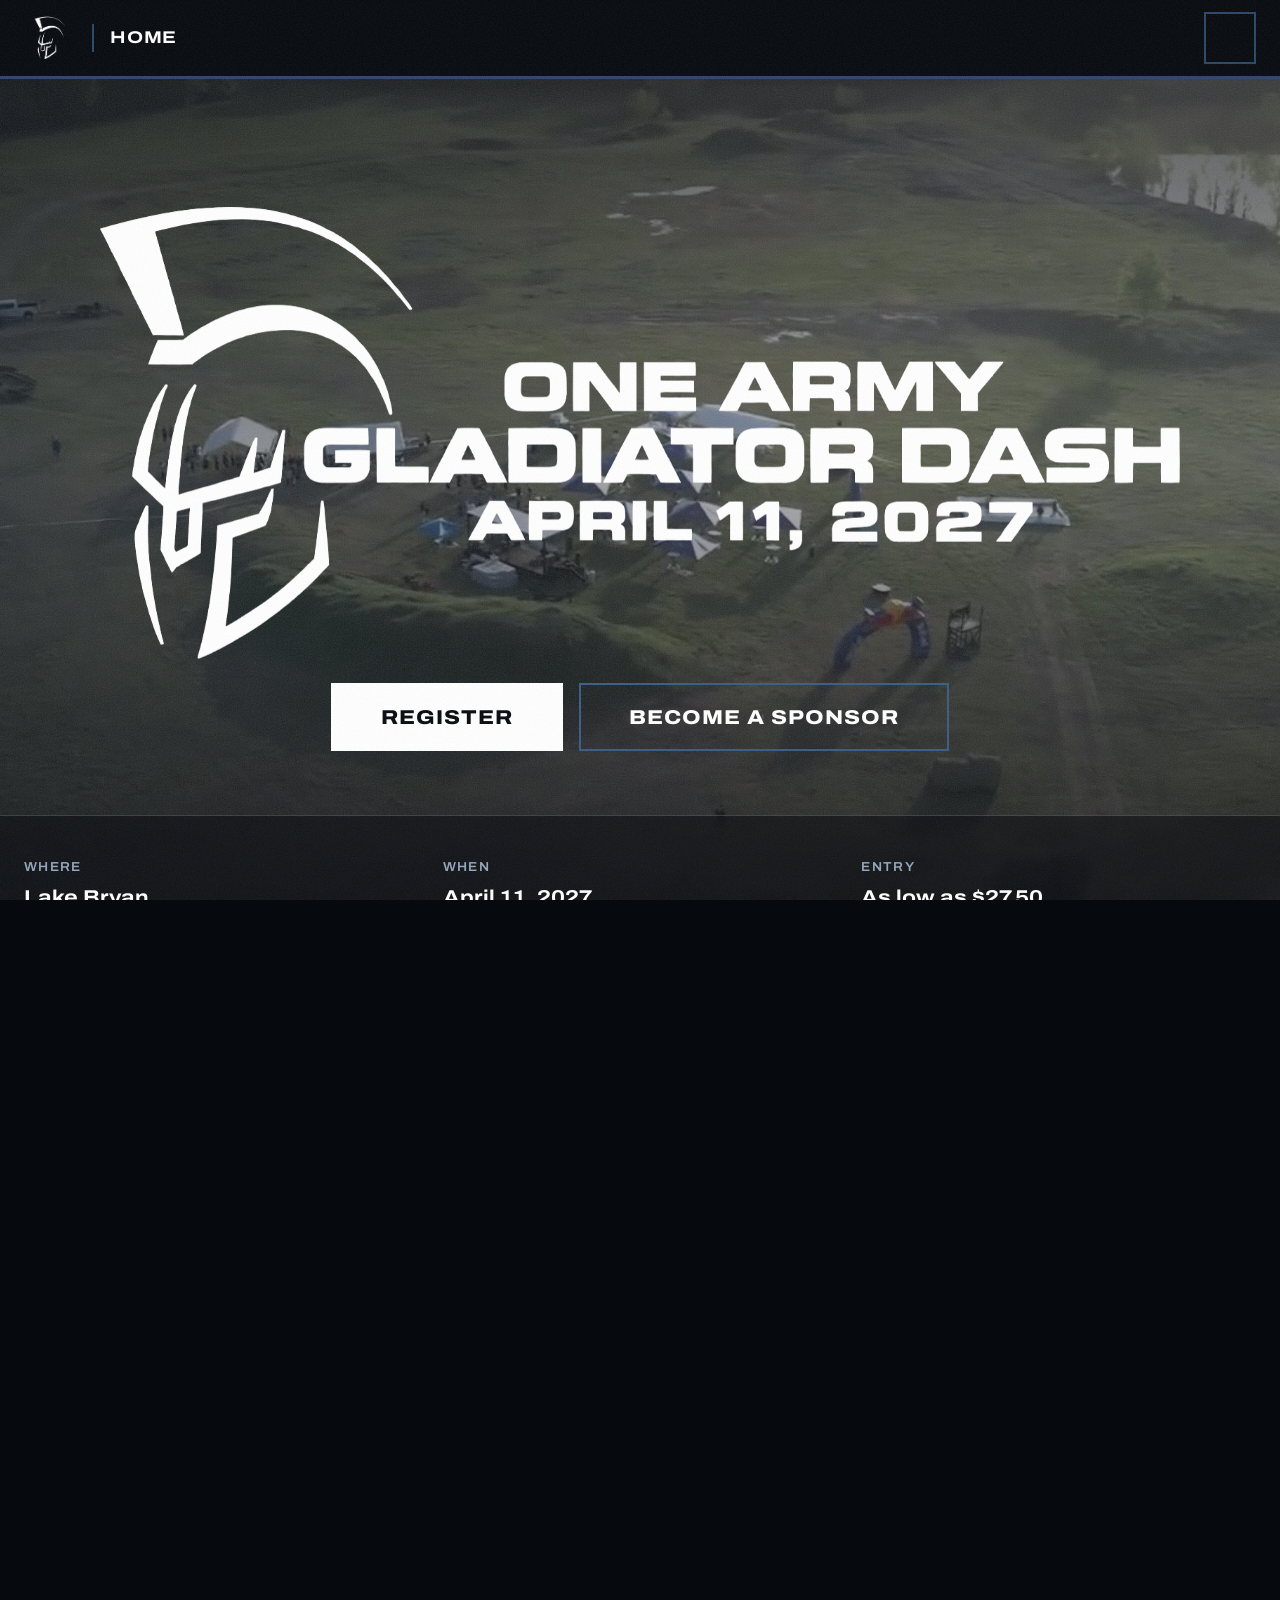
==== index.html @ 94e9c57f "Menu dropdown naming conventions fixed" ====
<!DOCTYPE html>
<html lang="en">
<head>
  <meta charset="utf-8">
  <meta name="viewport" content="width=device-width, initial-scale=1">
  <!-- Tints Safari's top strip on iOS so it matches the nav bar instead of the page
       background. Mirrors --ink on .site-header; a meta tag can't read a CSS token. -->
  <meta name="theme-color" content="#06090e">
  <!-- Address bar shows /about, not /about.html. GitHub Pages serves both, so the
       tidied address is a real link. Files on disk keep .html; no-op from file://. -->
  <script>
    (function () {
      if (location.protocol === 'file:') return;
      var t = location.pathname.replace(/\/index\.html$/, '/').replace(/\.html$/, '');
      if (t !== location.pathname) {
        history.replaceState(null, '', t + location.search + location.hash);
      }
    })();
  </script>
  <title>Home | Gladiator Dash </title>
  <meta name="description" content="A 3.1-mile obstacle mud run at Lake Bryan, Texas. Ten obstacles, every one optional. Run by One Army, benefitting Still Creek Ranch.">
  <link rel="icon" href="media/shared/GD-Favicon.png">

  <link rel="preconnect" href="https://fonts.googleapis.com">
  <link rel="preconnect" href="https://fonts.gstatic.com" crossorigin>
  <link rel="stylesheet" href="https://fonts.googleapis.com/css2?family=Archivo:wdth,wght@62..125,100..900&display=swap">
  <link rel="stylesheet" href="assets/site.css">

  <link rel="canonical" href="https://gladiatordash.com/">
</head>
<body>

  <a class="skip-link" href="#main">Skip to content</a>

  <header class="site-header">
    <div class="site-header__inner">

      <a class="site-header__brand" href="index.html" aria-current="page">
        <img src="media/shared/gladiator-white.png" alt="" width="500" height="500">
        <span class="site-header__brand-label">Home</span>
      </a>

      <!-- Mobile only: names the page you are on, since the tabs are in the drawer. -->
      <span class="site-header__current" aria-hidden="true">Home</span>

      <button class="nav-toggle" type="button"
              aria-label="Menu" aria-expanded="false" aria-controls="site-nav">
        <span></span><span></span><span></span>
      </button>

      <nav class="site-nav" id="site-nav" aria-label="Main">
        <ul class="site-nav__list">
        <!-- Drawer only: on desktop the mark beside the tabs is the Home tab. -->
        <li class="site-nav__home"><a href="index.html" aria-current="page">Home</a></li>
        <li><a href="obstacles.html">Obstacles</a></li>
        <li><a href="about.html">About</a></li>
        <li><a href="faq.html">FAQ</a></li>
        <li><a href="sponsors.html">Sponsors</a></li>
        <li><a href="mercuria.html">Mercuria</a></li>
        <li><a href="raffle.html">Raffle</a></li>
        <li><a href="giveback.html">Giveback</a></li>
        </ul>
        <a class="site-nav__cta" href="https://www.zeffy.com/en-US/ticketing/gladiator-dash--2027">Register</a>
      </nav>

    </div>
  </header>

  <main id="main">

    <!-- ============ Hero ============ -->
    <section class="home-hero">

      <video class="home-hero__video" autoplay muted loop playsinline
             preload="metadata" poster="media/home/hero-poster.jpg"
             aria-hidden="true" tabindex="-1">
        <source src="media/home/GladDashHome.mp4" type="video/mp4">
      </video>
      <div class="home-hero__scrim"></div>

      <div class="home-hero__inner">
        <h1 class="home-hero__mark">
          <img src="media/home/gd-logo-white.png"
               alt="One Army Gladiator Dash — April 11, 2027"
               width="1538" height="643">
        </h1>

      

        <div class="home-hero__actions">
          <a class="btn btn--primary btn--lg" href="https://www.zeffy.com/en-US/ticketing/gladiator-dash--2027">Register</a>
          <a class="btn btn--ghost btn--lg" href="sponsors.html#become-a-sponsor">Become a sponsor</a>
        </div>
      </div>

      <div class="home-hero__strip">
        <dl>
          <div>
            <dt>Where</dt>
            <dd>Lake Bryan <span>8200 Sandy Point Rd, Bryan, Texas</span></dd>
          </div>
          <div>
            <dt>When</dt>
            <dd>April 11, 2027 <span>Heats start at 8:00am</span></dd>
          </div>
          <div>
            <dt>Entry</dt>
            <dd>As low as $27.50 <span>Non-Competitive rate &mdash; price varies by ticket</span></dd>
          </div>
        </dl>
      </div>

    </section>

    <!-- ============ Presented by ============ -->
    <section class="home-presenter" aria-labelledby="home-presenter-title">
      <div class="home-presenter__media">
        <img class="home-presenter__photo" src="media/mercuria/lng-terminal-tanker.png" alt="" width="1024" height="683" loading="lazy">
        <img class="home-presenter__mark" src="media/home/mercuria.png" alt="Mercuria" width="1050" height="600">
      </div>
      <div class="home-presenter__body">
        <p class="eyebrow">Presented by Mercuria</p>
        <h2 id="home-presenter-title">Our title sponsor</h2>
        <p>Mercuria is one of the world’s leading independent energy and commodity groups, with its North American headquarters in Houston. As title sponsor, it helps make Gladiator Dash possible. Proceeds benefit Still Creek Ranch.</p>
        <a class="btn btn--ghost" href="mercuria.html">Meet Mercuria</a>
      </div>
    </section>

    <!-- ============ Where the money goes ============ -->
    <section class="home-section">
      <div class="wrap home-cause__grid">

        <div>
          <img class="home-cause__logo mark-white" src="media/home/still-creek.png"
               alt="Still Creek Ranch" width="440" height="440">
          <p class="home-raised">
            <span class="sr-only">$1,000,000</span>
            <span aria-hidden="true" data-count-to="1000000" data-count-prefix="$">$1,000,000</span>
          </p>
          <p>One Army has raised more than $1,000,000 for Still Creek Ranch.</p>
          <p>
            Since 1988, Still Creek has rescued boys and girls from crisis environments 
            including abuse, neglect, abandonment, sex trafficking, and restored their lives by 
            placing them in a loving, family-style home. Over the years One Army has had the privilege 
            to work with Still Creek by serving them in any way that we can: from raising over 
            $1,000,000 to spending time and forming relationships with the kids. To learn more about 
            the amazing things they do at Still Creek Ranch, visit <a href="https://stillcreekranch.org" rel="noopener">stillcreekranch.org</a>
          </p>
          <p><a href="about.html">More about One Army and Still Creek Ranch</a></p>
        </div>

        <figure class="home-figure">
          <img src="media/home/banner-dawn.jpg" loading="lazy"
               alt="The Gladiator Dash banner standing at the water's edge at Lake Bryan before dawn"
               width="2200" height="1466">
          <figcaption>Lake Bryan, before the first wave</figcaption>
        </figure>

      </div>
    </section>

    <!-- ============ Race day ============ -->
    <!-- Photo sits behind the schedule; a left-heavy ink gradient keeps the text readable. -->
    <section class="home-section home-section--dark home-race">
      <img class="home-race__photo" src="media/home/race-day-welcome-sign.jpg" alt="" loading="lazy" width="2200" height="1466">
      <div class="wrap">
        <div class="home-section__head">
          <h2>Race day</h2>
          <p>Waves leave every ten minutes, so you run with the people you came with.</p>
        </div>

        <ol class="home-schedule">
          <li>
            <time datetime="07:00">7:00 a.m.</time>
            <div>
              <h3>Check-in opens</h3>
              <p>Pick up your shirt and leave your keys at gear check. Bring a photo ID. Arrive about 45 minutes before your wave.</p>
            </div>
          </li>
          <li>
            <time datetime="07:45">7:45 a.m.</time>
            <div>
              <h3>Endurance heat</h3>
              <p>Run the course as many times as you can before 1:00 p.m. We tally laps. Most laps wins.</p>
            </div>
          </li>
          <li>
            <time datetime="08:00">8:00 a.m.</time>
            <div>
              <h3>First wave</h3>
              <p>A new wave goes out every ten minutes after this one.</p>
            </div>
          </li>
          <li>
            <time datetime="14:00">2:00 p.m.</time>
            <div>
              <h3>Course closes</h3>
              <p>Bring a towel, a change of clothes, and shoes you don't mind losing to the mud.</p>
            </div>
          </li>
        </ol>
      </div>
    </section>

    <!-- ============ Obstacles ============ -->
    <!-- ============ Reassurance ============ -->
    <section class="home-section home-section--dark">
      <div class="wrap home-welcome__grid">

        <div>
          <h2>Anyone can start, everyone can finish</h2>
          <p>
            It's the question we get most. Take the 3.1 miles however they suit you
            &mdash; push hard through the stretches you want to push, ease off on the
            ones you don't. Every obstacle is challenge by choice, and a One Army
            member works each one. There's a single water crossing, staffed by
            Gladiator Dash staff, with a dry route around it if you'd rather not swim.
          </p>
          <p>
            Bring your dog. Bring your kids, too, though anyone under 18 needs a
            parent to sign the waiver and stay for the race.
          </p>
          <p><a href="faq.html">Read the full FAQ</a></p>
        </div>

        <figure class="home-figure" style="margin-bottom: var(--sp-8)">
          <img src="media/home/redbull-arch.jpg" loading="lazy"
               alt="Runners of all kinds setting off under the start arch, one with a dog on a lead"
               width="2200" height="1466">
        </figure>

        <blockquote class="home-quote">
          <p>
            It's great that everyone can participate at their own pace, which should
            encourage all ages to come out. Being a breast cancer survivor of one
            year, I took my time and monitored the obstacles to what I could do
            without hurting myself. If I can do it, so can you.
          </p>
          <footer>&mdash; <cite>Ulla B.</cite>, 2025 participant</footer>
        </blockquote>

      </div>
    </section>

    <!-- ============ Last year's race ============ -->
    <section class="home-recap" aria-labelledby="home-recap-title">
      <div class="wrap home-recap__inner">
        <div>
          <p class="eyebrow">Gladiator Dash 2026</p>
          <h2 id="home-recap-title">Find your time and your photos</h2>
        </div>
        <div class="btn-row">
          <a class="btn btn--primary btn--lg" href="https://results.laurelt.com/gld/results?sort=&amp;search=&amp;race=167982&amp;date=&amp;event=&amp;gender=&amp;division=&amp;page_173034=1&amp;size_173034=100000&amp;page_173139=1&amp;size_173139=25" rel="noopener">2026 Results</a>
          <a class="btn btn--primary btn--lg" href="https://photos.google.com/share/AF1QipO6Rqg6Z-ptzoIj2cyt9n2ASBiLOePZ0JM6Xpnn2tlIP4gwLeB_qVV-B-h3GTiXmg?key=QVhMNU02Y3FSb2E1TlR0Z1JBNnpodXVhay1TVXhB" rel="noopener">2026 Photos</a>
        </div>
      </div>
    </section>

  </main>

  <footer class="site-footer">

    <!-- Sponsor strip: Title, Arena and Gold. The logo set is written twice so the
         30s loop is seamless; the second copy is hidden from screen readers. -->
    <div class="site-footer__sponsors">
      <a class="logo-marquee" href="sponsors.html">
        <span class="logo-marquee__label">Sponsored by</span>
        <span class="logo-marquee__cta">All sponsors &rarr;</span>
        <span class="logo-marquee__viewport">
          <span class="logo-marquee__track">
            <span class="logo-marquee__group">
              <span class="logo-marquee__item"><img class="logo-marquee__logo" src="media/sponsors/title/mercuria.png" alt="Mercuria" width="533" height="187" loading="lazy"></span>
              <span class="logo-marquee__item"><img class="logo-marquee__logo logo-marquee__logo--invert" src="media/sponsors/arena/slate-construction.png" alt="Slate Construction" width="475" height="320" loading="lazy"></span>
              <span class="logo-marquee__item"><img class="logo-marquee__logo" src="media/sponsors/gold/wings-n-more.png" alt="Wings N More" width="609" height="320" loading="lazy"></span>
              <span class="logo-marquee__item"><img class="logo-marquee__logo" src="media/sponsors/gold/cognascents.png" alt="Cognascents" width="640" height="74" loading="lazy"></span>
              <span class="logo-marquee__item"><img class="logo-marquee__logo logo-marquee__logo--invert" src="media/sponsors/gold/elos-water.png" alt="Elos Water" width="640" height="139" loading="lazy"></span>
              <span class="logo-marquee__item"><img class="logo-marquee__logo logo-marquee__logo--invert" src="media/sponsors/gold/excell-foundations.png" alt="Excell Foundations" width="516" height="279" loading="lazy"></span>
              <span class="logo-marquee__item"><img class="logo-marquee__logo logo-marquee__logo--invert" src="media/sponsors/gold/monte-longos.png" alt="Monte Longo’s" width="599" height="320" loading="lazy"></span>
              <span class="logo-marquee__item"><img class="logo-marquee__logo" src="media/sponsors/gold/gfg-wealth-advisors.png" alt="GFG Wealth Advisors" width="640" height="178" loading="lazy"></span>
              <span class="logo-marquee__item"><img class="logo-marquee__logo logo-marquee__logo--invert" src="media/sponsors/gold/david-gardners-jewelers.png" alt="David Gardner’s Jewelers" width="640" height="95" loading="lazy"></span>
              <span class="logo-marquee__item"><img class="logo-marquee__logo" src="media/sponsors/gold/vpp-texas.png" alt="VPP Texas" width="286" height="286" loading="lazy"></span>
            </span>
            <span class="logo-marquee__group" aria-hidden="true">
              <span class="logo-marquee__item"><img class="logo-marquee__logo" src="media/sponsors/title/mercuria.png" alt="" width="533" height="187" loading="lazy"></span>
              <span class="logo-marquee__item"><img class="logo-marquee__logo logo-marquee__logo--invert" src="media/sponsors/arena/slate-construction.png" alt="" width="475" height="320" loading="lazy"></span>
              <span class="logo-marquee__item"><img class="logo-marquee__logo" src="media/sponsors/gold/wings-n-more.png" alt="" width="609" height="320" loading="lazy"></span>
              <span class="logo-marquee__item"><img class="logo-marquee__logo" src="media/sponsors/gold/cognascents.png" alt="" width="640" height="74" loading="lazy"></span>
              <span class="logo-marquee__item"><img class="logo-marquee__logo logo-marquee__logo--invert" src="media/sponsors/gold/elos-water.png" alt="" width="640" height="139" loading="lazy"></span>
              <span class="logo-marquee__item"><img class="logo-marquee__logo logo-marquee__logo--invert" src="media/sponsors/gold/excell-foundations.png" alt="" width="516" height="279" loading="lazy"></span>
              <span class="logo-marquee__item"><img class="logo-marquee__logo logo-marquee__logo--invert" src="media/sponsors/gold/monte-longos.png" alt="" width="599" height="320" loading="lazy"></span>
              <span class="logo-marquee__item"><img class="logo-marquee__logo" src="media/sponsors/gold/gfg-wealth-advisors.png" alt="" width="640" height="178" loading="lazy"></span>
              <span class="logo-marquee__item"><img class="logo-marquee__logo logo-marquee__logo--invert" src="media/sponsors/gold/david-gardners-jewelers.png" alt="" width="640" height="95" loading="lazy"></span>
              <span class="logo-marquee__item"><img class="logo-marquee__logo" src="media/sponsors/gold/vpp-texas.png" alt="" width="286" height="286" loading="lazy"></span>
            </span>
          </span>
        </span>
      </a>
    </div>

    <div class="site-footer__inner">

      <div class="site-footer__brand">
        <img src="media/home/gd-logo-white.png" alt="One Army Gladiator Dash, April 11 2027" width="1164" height="616">
        <p class="site-footer__tagline">
          <strong>Run by One Army.</strong>
          Proceeds benefit Still Creek Ranch.
        </p>
      </div>

      <nav class="site-footer__nav" aria-label="Footer">
        <ul>
          <li><a href="https://www.zeffy.com/en-US/ticketing/gladiator-dash--2027">Register</a></li>
          <li><a href="obstacles.html">Obstacles</a></li>
          <li><a href="faq.html">FAQ</a></li>
          <li><a href="about.html">About</a></li>
        </ul>
        <ul>
          <li><a href="sponsors.html">Sponsors</a></li>
          <li><a href="mercuria.html">Mercuria</a></li>
          <li><a href="raffle.html">Raffle</a></li>
          <li><a href="giveback.html">Giveback</a></li>
        </ul>
      </nav>

      <div class="site-footer__contact">
        <h2>Questions</h2>
        <p><a href="mailto:onearmy.philanthropy@gmail.com">onearmy.philanthropy@gmail.com</a></p>
        <p><a href="https://www.instagram.com/gladiatordash/" rel="noopener">Instagram</a></p>
        <p>Lake Bryan, Bryan, Texas</p>
      </div>

    </div>

    <div class="site-footer__legal">
      <p>&copy; Gladiator Dash</p>
    </div>
  </footer>

  <script src="assets/nav.js"></script>
</body>
</html>
---- assets/site.css ----
/* Gladiator Dash — one stylesheet for the whole site.
   Navy, black, white. Hard edges, heavy rules, grain over everything.
   Nothing here is rounded and nothing is soft: it's a mud run. */

:root {
  /* Ground */
  --ink:       #06090e;   /* black */
  --navy-deep: #0c1826;
  --navy:      #16283f;
  --navy-line: #2b4666;
  --navy-edge: #3b5c82;

  /* Light */
  --white:  #ffffff;
  --paper:  #e9edf1;
  --steel:  #93a7bd;

  /* Metals. Only for the tier and package names on the Sponsors page. */
  --gold:   #d4af37;
  --silver: #c7ced6;
  --bronze: #cd7f32;

  --font: "Archivo", "Helvetica Neue", Helvetica, Arial, sans-serif;

  --fs-sm:   0.9375rem;
  --fs-base: 1.0625rem;
  --fs-lg:   1.25rem;
  --fs-xl:   1.5rem;
  --fs-2xl:  clamp(2rem, 4.2vw, 3.25rem);
  --fs-hero: clamp(2rem, 8.4vw, 4rem);

  --sp-1: .25rem; --sp-2: .5rem;  --sp-3: .75rem;
  --sp-4: 1rem;   --sp-5: 1.25rem; --sp-6: 1.5rem; --sp-8: 2rem;
  --sp-12: 3rem;  --sp-16: 4rem;  --sp-24: 6rem; --sp-32: 8rem;

  --wrap: 1400px;
  --measure: 62ch;

  /* Dirt. Sits over the whole page at low opacity. */
  --grain: url("data:image/svg+xml,%3Csvg xmlns='http://www.w3.org/2000/svg' width='240' height='240'%3E%3Cfilter id='n'%3E%3CfeTurbulence type='fractalNoise' baseFrequency='0.85' numOctaves='4' stitchTiles='stitch'/%3E%3C/filter%3E%3Crect width='240' height='240' filter='url(%23n)'/%3E%3C/svg%3E");
}

/* ============ Base ============ */

*, *::before, *::after { box-sizing: border-box; }

/* iOS 26 paints the scrolled document into the status-bar strip above a sticky
   header, so page content used to show through above the nav bar. Scrolling body
   instead of the document keeps content clipped to the viewport, and the strip
   then takes body's background — hence --ink here and on body, matching the bar.
   main carries the page navy so nothing else changes. */
html { -webkit-text-size-adjust: 100%; height: 100%; overflow: hidden; background: var(--ink); }
@media (prefers-reduced-motion: reduce) {
  body { scroll-behavior: auto; }
  *, *::before, *::after {
    animation-duration: .001ms !important;
    animation-iteration-count: 1 !important;
    transition-duration: .001ms !important;
  }
}

body {
  margin: 0;
  height: 100%;
  overflow-y: auto;
  scroll-behavior: smooth;
  background: var(--ink);
  color: var(--steel);
  font-family: var(--font);
  font-variation-settings: "wdth" 100, "wght" 400;
  font-size: var(--fs-base);
  line-height: 1.6;
  -webkit-font-smoothing: antialiased;
  display: flex;
  flex-direction: column;
}

/* The grain layer. */
body::after {
  content: "";
  position: fixed; inset: 0;
  background-image: var(--grain);
  opacity: .085;
  pointer-events: none;
  z-index: 9999;
}

main { flex: 1 0 auto; background: var(--navy-deep); }

h1, h2, h3 {
  margin: 0 0 var(--sp-4);
  color: var(--white);
  font-variation-settings: "wdth" 125, "wght" 800;
  line-height: 1;
  letter-spacing: -.025em;
  text-transform: uppercase;
}
h1 { font-size: var(--fs-hero); overflow-wrap: break-word; }
h2 { font-size: var(--fs-2xl); }
h3 { font-size: var(--fs-lg); line-height: 1.12; letter-spacing: -.01em; }

p { margin: 0 0 var(--sp-4); max-width: var(--measure); }

a { color: var(--white); text-underline-offset: 3px; text-decoration-thickness: 2px; }
a:hover { color: var(--white); text-decoration-color: var(--navy-edge); }

img, svg, video { max-width: 100%; height: auto; display: block; }
ul, ol { margin: 0 0 var(--sp-4); padding-left: var(--sp-6); }

:focus-visible { outline: 3px solid var(--white); outline-offset: 2px; }

.skip-link { position: absolute; left: -9999px; background: var(--white); color: var(--ink); padding: var(--sp-3) var(--sp-4); z-index: 10000; font-weight: 700; }
.skip-link:focus { left: var(--sp-4); top: var(--sp-4); }
.sr-only { position: absolute; width: 1px; height: 1px; overflow: hidden; clip-path: inset(50%); white-space: nowrap; }

.wrap { width: 100%; max-width: var(--wrap); margin-inline: auto; padding-inline: var(--sp-6); }

/* ============ Header — the tabs are slabs ============ */

.site-header {
  position: sticky; top: 0; z-index: 50;
  background: var(--ink);
  border-bottom: 3px solid var(--navy-line);
}
.site-header__inner {
  max-width: var(--wrap); margin-inline: auto;
  padding: 0 var(--sp-6); min-height: 104px;
  display: flex; align-items: stretch; gap: 0;
}
/* The brand is the Home tab: same slab, same colors, same hover as the rest. */
.site-header__brand {
  display: flex; align-items: center; gap: var(--sp-3);
  flex-shrink: 0; text-decoration: none;
  color: var(--steel);
  padding: 0 var(--sp-4);
  border-bottom: 5px solid transparent;
  transition: color .12s linear, background-color .12s linear;
}
.site-header__brand img { width: 52px; height: auto; }
.site-header__brand span {
  color: inherit; font-size: 1.0625rem;
  font-variation-settings: "wdth" 118, "wght" 700;
  letter-spacing: .045em; text-transform: uppercase;
}
.site-header__brand:hover { color: var(--white); background: var(--navy); }
.site-header__brand[aria-current="page"] { color: var(--white); border-bottom-color: var(--white); }

/* Only shown once the tabs collapse into the drawer — see the media query below. */
.site-header__current { display: none; }

.site-nav { flex: 1; display: flex; align-items: stretch; }
.site-nav__list { flex: 1; display: flex; align-items: stretch; gap: 0; margin: 0; padding: 0; list-style: none; }
.site-nav__list li { flex: auto; display: flex; border-left: 1px solid var(--navy-line); }
/* The drawer's Home row — redundant on desktop, where the mark is the Home tab. */
.site-nav__home { display: none; }

/* Stencil-style signage — the vernacular of the event itself. */
.site-nav__list a {
  display: flex; align-items: center; justify-content: center; flex: 1;
  padding: 0 var(--sp-4);
  color: var(--steel);
  font-size: 1.0625rem;
  font-variation-settings: "wdth" 118, "wght" 700;
  letter-spacing: .045em;
  text-transform: uppercase;
  text-decoration: none;
  border-bottom: 5px solid transparent;
  transition: color .12s linear, background-color .12s linear;
}
.site-nav__list a:hover { color: var(--white); background: var(--navy); }
.site-nav__list a[aria-current="page"] { color: var(--white); border-bottom-color: var(--white); }

/* Register: a tab like the rest, set as a solid white block. */
.site-nav__cta {
  display: flex; align-items: center; justify-content: center;
  padding: 0 var(--sp-6);
  background: var(--white); color: var(--ink);
  font-size: 1.0625rem;
  font-variation-settings: "wdth" 118, "wght" 700;
  letter-spacing: .045em; text-transform: uppercase; text-decoration: none;
  border-bottom: 5px solid transparent;
  transition: color .12s linear, background-color .12s linear;
}
.site-nav__cta:hover { background: var(--paper); color: var(--ink); }

.nav-toggle { display: none; }

/* The full tab row needs ~1300px; below that it goes to the drawer. */
@media (max-width: 1320px) {
  .site-header__inner { min-height: 76px; align-items: center; }
  .site-header__brand { padding: var(--sp-3) 0; border-bottom: 0; }
  /* The mark keeps its link home, so "Home" stays as the link's name for screen
     readers while the slab beside it names the page the visitor is actually on. */
  .site-header__brand-label {
    position: absolute; width: 1px; height: 1px;
    overflow: hidden; clip-path: inset(50%); white-space: nowrap;
  }
  .site-header__current {
    display: block; min-width: 0;
    margin-left: var(--sp-4); padding-left: var(--sp-4);
    border-left: 2px solid var(--navy-line);
    overflow: hidden; text-overflow: ellipsis; white-space: nowrap;
    color: var(--white); font-size: 1.0625rem;
    font-variation-settings: "wdth" 118, "wght" 700;
    letter-spacing: .045em; text-transform: uppercase;
  }
  .nav-toggle {
    display: flex; flex-direction: column; justify-content: center; gap: 6px;
    margin-left: auto; width: 52px; height: 52px;
    background: none; border: 2px solid var(--navy-line); cursor: pointer;
    padding: 0 12px;
  }
  .nav-toggle span { display: block; height: 3px; background: var(--white); }
  .site-nav {
    position: absolute; top: 100%; left: 0; right: 0;
    flex-direction: column; align-items: stretch;
    background: var(--ink); border-bottom: 3px solid var(--navy-line);
    padding: 0 0 var(--sp-6); display: none;
  }
  .site-nav.is-open { display: flex; }
  .site-nav__list { flex-direction: column; align-items: stretch; }
  .site-nav__list li { border-left: 0; border-top: 1px solid var(--navy-line); }
  .site-nav__list { flex: none; }
  .site-nav__list li { flex: none; }
  .site-nav__home { display: flex; }
  .site-nav__list a { justify-content: flex-start; padding: var(--sp-5) var(--sp-6); font-size: var(--fs-lg); border-bottom: 0; }
  .site-nav__cta { margin: var(--sp-6) var(--sp-6) 0; padding: var(--sp-4) var(--sp-8); border-bottom: 0; }
}

/* ============ Buttons ============ */

.btn {
  display: inline-block;
  padding: var(--sp-4) var(--sp-8);
  border: 2px solid transparent;
  font-size: var(--fs-sm);
  font-variation-settings: "wdth" 115, "wght" 800;
  letter-spacing: .05em; text-transform: uppercase;
  text-decoration: none; cursor: pointer;
  transition: background-color .12s linear, color .12s linear, border-color .12s linear;
}
.btn--primary { background: var(--white); border-color: var(--white); color: var(--ink); }
.btn--primary:hover { background: var(--paper); border-color: var(--paper); color: var(--ink); }
.btn--ghost { background: transparent; border-color: var(--navy-edge); color: var(--white); }
.btn--ghost:hover { border-color: var(--white); background: var(--navy); color: var(--white); }
.btn--lg { padding: var(--sp-4) var(--sp-12); font-size: var(--fs-lg); }

/* ============ Facts ============ */

.facts { margin: 0; display: grid; gap: 0; border-top: 2px solid var(--navy-line); }
.facts > div {
  display: grid; grid-template-columns: 8rem 1fr; gap: var(--sp-6);
  padding: var(--sp-4) 0; border-bottom: 1px solid var(--navy-line);
}
.facts dt {
  color: var(--steel); font-size: var(--fs-sm);
  text-transform: uppercase; letter-spacing: .07em;
  font-variation-settings: "wdth" 105, "wght" 600;
}
.facts dd { margin: 0; color: var(--white); font-variation-settings: "wdth" 108, "wght" 700; }
.facts dd span { display: block; color: var(--steel); font-variation-settings: "wdth" 100, "wght" 400; }
@media (max-width: 560px) { .facts > div { grid-template-columns: 1fr; gap: var(--sp-1); } }

/* ============ Interior pages (empty for now) ============ */

.page-head { background: var(--ink); border-bottom: 3px solid var(--navy-line); padding: var(--sp-12) 0; }
.page-head h1 { margin-bottom: var(--sp-2); font-size: clamp(2.5rem, 7vw, 5.5rem); }
.page-head p { color: var(--steel); font-size: var(--fs-lg); margin: 0; }

.section { padding: var(--sp-24) 0; }
.stub { border: 2px dashed var(--navy-line); padding: var(--sp-16); color: var(--steel); }

/* ============ Sponsors — the logo wall ============ */
/* Logos rest as grayscale marks on black. Hover or keyboard focus drops a plate behind the
   tile (white, or navy for logos drawn in white) and lets the sponsor's own colors through.
   Linked sponsors also lift, flash a name tag and offer "Visit site". Family names invert. */

/* overflow-x: clip keeps a long pop-out name tag from widening the page; tags still rise above the row. */
.sponsor-tier { padding: var(--sp-16) 0; border-bottom: 3px solid var(--navy-line); overflow-x: clip; }
.sponsor-tier:nth-of-type(even) { background: var(--ink); }
.sponsor-tier__head {
  display: flex; flex-wrap: wrap; align-items: baseline; justify-content: space-between;
  gap: var(--sp-2) var(--sp-6); margin-bottom: var(--sp-12);
}
.sponsor-tier__head h2 { margin: 0; }
.sponsor-tier__count {
  margin: 0; color: var(--steel); font-size: var(--fs-sm);
  text-transform: uppercase; letter-spacing: .08em;
  font-variation-settings: "wdth" 110, "wght" 600;
}

/* Rules are the grid showing through 2px gaps; every tier has an even count so rows fill. */
.sponsor-grid {
  --cols: 4; --tile-h: 190px; --logo-w: 230px; --logo-h: 92px;
  list-style: none; margin: 0; padding: 0;
  display: grid; grid-template-columns: repeat(var(--cols), minmax(0, 1fr));
  gap: 2px; background: var(--navy-line); border: 2px solid var(--navy-line);
}
.sponsor-grid--title  { --cols: 2; --tile-h: clamp(220px, 22vw, 300px); --logo-w: 440px; --logo-h: 150px; }
.sponsor-grid--silver { --tile-h: 170px; --logo-w: 220px; --logo-h: 88px; }
.sponsor-grid--bronze { --cols: 8; --tile-h: 132px; --logo-w: 132px; --logo-h: 60px; }
.sponsor-grid > li { display: flex; min-width: 0; }

.sponsor {
  position: relative; flex: 1; min-width: 0; min-height: var(--tile-h);
  display: grid; place-items: center; padding: var(--sp-6) var(--sp-4);
  background: var(--ink); color: var(--steel); text-decoration: none;
  transition: background-color .18s cubic-bezier(.23,1,.32,1), color .18s cubic-bezier(.23,1,.32,1), transform .18s cubic-bezier(.23,1,.32,1);
}
.sponsor__logo {
  width: auto; height: auto; max-width: min(100%, var(--logo-w)); max-height: var(--logo-h);
  object-fit: contain; opacity: .72;
  filter: grayscale(1) invert(0);
  transition: filter .18s cubic-bezier(.23,1,.32,1), opacity .18s cubic-bezier(.23,1,.32,1);
}
.sponsor__logo--invert { filter: grayscale(1) invert(1); }

.sponsor:hover, .sponsor:focus-visible { background: var(--white); color: var(--ink); z-index: 2; }
.sponsor:focus-visible { outline: 3px solid var(--ink); outline-offset: -9px; }
.sponsor--plate-dark:hover, .sponsor--plate-dark:focus-visible {
  background: var(--navy); color: var(--white);
  outline: 3px solid var(--white); outline-offset: -3px;
}
.sponsor:hover .sponsor__logo, .sponsor:focus-visible .sponsor__logo { filter: grayscale(0) invert(0); opacity: 1; }

.sponsor--name {
  font-size: var(--fs-lg); line-height: 1.1; text-align: center;
  text-transform: uppercase; letter-spacing: .02em;
  font-variation-settings: "wdth" 118, "wght" 700;
}

.sponsor__role, .sponsor__cta {
  position: absolute; bottom: var(--sp-3);
  font-size: .75rem; line-height: 1; color: inherit;
  text-transform: uppercase; letter-spacing: .08em;
  font-variation-settings: "wdth" 118, "wght" 700;
}
.sponsor__role { left: var(--sp-4); }
.sponsor__cta {
  right: var(--sp-4); opacity: 0; transform: translateY(4px);
  transition: opacity .18s cubic-bezier(.23,1,.32,1), transform .18s cubic-bezier(.23,1,.32,1);
}
a.sponsor:hover .sponsor__cta, a.sponsor:focus-visible .sponsor__cta { opacity: 1; transform: none; }

/* The name tag and the lift only exist where there is a real pointer. */
.sponsor__tag {
  display: none;
  position: absolute; left: var(--sp-4); top: 0; z-index: 1;
  padding: var(--sp-1) var(--sp-3);
  background: var(--ink); color: var(--white); border: 2px solid var(--white);
  font-size: .8125rem; line-height: 1.2; white-space: nowrap;
  text-transform: uppercase; letter-spacing: .06em;
  font-variation-settings: "wdth" 122, "wght" 800;
  transform-origin: left bottom;
  transform: translateY(-50%) rotate(-6deg) scale(.95);
  opacity: 0; filter: blur(4px); pointer-events: none;
  transition: opacity .16s cubic-bezier(.23,1,.32,1), transform .16s cubic-bezier(.23,1,.32,1), filter .16s cubic-bezier(.23,1,.32,1);
}
@media (hover: hover) and (pointer: fine) {
  .sponsor__tag { display: block; }
  a.sponsor:hover, a.sponsor:focus-visible { transform: translateY(-4px); }
  a.sponsor:hover .sponsor__tag, a.sponsor:focus-visible .sponsor__tag {
    opacity: 1; filter: blur(0); transform: translateY(-80%) rotate(-6deg) scale(1);
  }
}
/* On touch screens there is no hover, so say up front that the tile opens the site. */
@media (hover: none) { a.sponsor .sponsor__cta { opacity: 1; transform: none; } }
@media (prefers-reduced-motion: reduce) {
  a.sponsor:hover, a.sponsor:focus-visible { transform: none; }
  .sponsor__tag, a.sponsor:hover .sponsor__tag, a.sponsor:focus-visible .sponsor__tag {
    transform: translateY(-80%) rotate(-6deg); filter: none;
  }
}

@media (max-width: 1200px) { .sponsor-grid--bronze { --cols: 4; } }
@media (max-width: 900px) {
  .sponsor-grid { --cols: 2; }
  .sponsor-grid--bronze { --cols: 4; }
}
@media (max-width: 560px) {
  .sponsor-tier { padding: var(--sp-12) 0; }
  .sponsor-grid--title { --cols: 1; }
  .sponsor-grid--bronze { --cols: 2; --tile-h: 120px; }
  .sponsor--name { font-size: var(--fs-base); }
}

/* Sponsorship packages at the foot of the page. Informational, so the cards don't lift or
   invert like the logo tiles. Package and tier names are the one place the metal colors appear. */
.pkg-grid {
  list-style: none; margin: 0; padding: 0;
  display: grid; grid-template-columns: repeat(3, minmax(0, 1fr));
  gap: 2px; background: var(--navy-line); border: 2px solid var(--navy-line);
}
.pkg { display: flex; flex-direction: column; background: var(--ink); }
.pkg__head { display: grid; gap: var(--sp-3); padding: var(--sp-8) var(--sp-6) var(--sp-6); border-bottom: 2px solid var(--navy-line); }
.pkg__tier { margin: 0; font-size: var(--fs-2xl); }
/* Shared by the tier headings on the wall and the package names below. */
.metal--gold   { color: var(--gold); }
.metal--silver { color: var(--silver); }
.metal--bronze { color: var(--bronze); }
.pkg__price {
  margin: 0; color: var(--white); font-size: clamp(2.5rem, 4.2vw, 3.75rem); line-height: .9; letter-spacing: -.04em;
  font-variant-numeric: tabular-nums; font-variation-settings: "wdth" 125, "wght" 800;
}
.pkg__price span { margin-left: .06em; color: var(--steel); }
.pkg__list { list-style: none; margin: 0; padding: var(--sp-6); display: grid; gap: var(--sp-3); align-content: start; }
.pkg__list li { position: relative; padding-left: var(--sp-5); line-height: 1.45; }
.pkg__list li::before { content: ""; position: absolute; left: 0; top: .6em; width: 7px; height: 7px; background: var(--white); }
.pkg__list strong { color: var(--white); font-variation-settings: "wdth" 100, "wght" 700; }

.pkg-contact {
  display: grid; grid-template-columns: minmax(0, 1fr) minmax(0, 1.5fr); gap: var(--sp-8) var(--sp-12); align-items: start;
  margin-top: var(--sp-16); padding-top: var(--sp-12); border-top: 3px solid var(--navy-line);
}
.pkg-contact h3 { margin: 0 0 var(--sp-4); font-size: clamp(2rem, 4vw, 3.25rem); }
.pkg-contact p { margin: 0; font-size: var(--fs-lg); }
/* The email address is too long to share a row with a phone tile. */
.pkg-contact .contact-tiles li:last-child { grid-column: 1 / -1; }
.pkg-contact .contact-tile__value { overflow-wrap: normal; }

@media (max-width: 1000px) {
  .pkg-grid { grid-template-columns: 1fr; }
  .pkg-contact { grid-template-columns: 1fr; }
}

/* ============ Content bands — shared by Giveback, FAQ and Raffle ============ */

.band { padding: var(--sp-16) 0; border-bottom: 3px solid var(--navy-line); }
.band--ink { background: var(--ink); }
.band__head { display: grid; gap: var(--sp-3); max-width: 46rem; margin-bottom: var(--sp-12); }
.band__head h2 { margin: 0; text-wrap: balance; }
.band__head p { margin: 0; color: var(--steel); font-size: var(--fs-lg); }
.eyebrow {
  margin: 0; color: var(--steel); font-size: var(--fs-sm);
  text-transform: uppercase; letter-spacing: .1em;
  font-variation-settings: "wdth" 110, "wght" 700;
}
.btn-row { display: flex; flex-wrap: wrap; gap: var(--sp-4); }
/* Anchored sections clear the sticky header when a jump link lands on them. */
.anchor-target { scroll-margin-top: 120px; }

/* Contact tiles (performativeUI "CommunityBadge", square and without counts). */
.contact-tiles {
  list-style: none; margin: 0; padding: 0;
  display: grid; grid-template-columns: repeat(auto-fit, minmax(min(100%, 260px), 1fr)); gap: var(--sp-4);
}
.contact-tile {
  display: grid; gap: var(--sp-1); height: 100%;
  padding: var(--sp-6); background: var(--ink); border: 2px solid var(--navy-line);
  color: var(--white); text-decoration: none;
  transition: transform .18s cubic-bezier(.23,1,.32,1), border-color .18s cubic-bezier(.23,1,.32,1), background-color .18s cubic-bezier(.23,1,.32,1);
}
.contact-tile:hover, .contact-tile:focus-visible { transform: translateY(-3px); border-color: var(--white); background: var(--navy); color: var(--white); }
.contact-tile__label {
  color: var(--steel); font-size: var(--fs-sm); text-transform: uppercase; letter-spacing: .08em;
  font-variation-settings: "wdth" 110, "wght" 700;
}
.contact-tile__value { font-size: var(--fs-lg); font-variation-settings: "wdth" 108, "wght" 700; overflow-wrap: anywhere; }

/* Status flag (performativeUI "StatusDot" + "EyebrowPill"): a square marker that pulses. */
.live-flag {
  display: inline-flex; align-items: center; gap: var(--sp-3); margin: 0;
  color: var(--white); font-size: var(--fs-sm); text-transform: uppercase; letter-spacing: .08em;
  font-variation-settings: "wdth" 110, "wght" 700;
}
.live-flag__mark { position: relative; flex: none; width: 10px; height: 10px; background: var(--white); }
.live-flag__mark::after {
  content: ""; position: absolute; inset: -5px; border: 2px solid var(--white);
  animation: live-pulse 1.6s cubic-bezier(.23,1,.32,1) infinite;
}
@keyframes live-pulse { from { transform: scale(.6); opacity: 1; } to { transform: scale(1.7); opacity: 0; } }

/* ============ Giveback ============ */

.gb-hero { background: var(--ink); border-bottom: 3px solid var(--navy-line); }
.gb-hero__bar {
  display: grid; grid-template-columns: minmax(0, 1.1fr) minmax(0, 1fr); align-items: center;
  gap: var(--sp-12); padding-block: var(--sp-16);
}
/* Sized so "Organization" always fits its column: it is about 10 em wide at this width axis.
   The column stops growing at the 1400px wrap (~658px), so the cap has to stay under ~66px. */
.gb-hero__title { margin: var(--sp-4) 0 var(--sp-3); font-size: clamp(2rem, 4.2vw, 4rem); text-wrap: balance; }
.gb-hero__lede { margin: 0 0 var(--sp-8); color: var(--steel); font-size: var(--fs-lg); }
.gb-hero .btn--lg { padding-inline: var(--sp-8); }
.gb-hero__photo { margin: 0; border: 3px solid var(--navy-line); background: var(--navy); }
.gb-hero__photo img { display: block; width: 100%; height: auto; aspect-ratio: 4 / 3; object-fit: cover; object-position: 50% 60%; }

.gb-roll__line {
  margin: 0; max-width: none; color: var(--white);
  font-size: clamp(1.75rem, 4.4vw, 3.5rem); line-height: 1.15; letter-spacing: -.02em;
  text-transform: uppercase; font-variation-settings: "wdth" 118, "wght" 800;
}
.gb-roll__muted { color: var(--steel); }
/* Word roll (performativeUI "WordRoll"): all words share one grid cell, so the box is as wide as
   the longest word and the sentence never shifts while the words change. */
.word-roll { display: inline-grid; vertical-align: top; overflow: hidden; padding-bottom: .12em; }
.word-roll__word {
  grid-area: 1 / 1; justify-self: start; white-space: nowrap;
  text-decoration: underline; text-decoration-thickness: 5px; text-underline-offset: .14em;
  transform: translateY(105%); opacity: 0;
  transition: transform .5s cubic-bezier(.23,1,.32,1), opacity .5s cubic-bezier(.23,1,.32,1);
}
.word-roll__word.is-active { transform: none; opacity: 1; }
.word-roll__word.is-past { transform: translateY(-105%); opacity: 0; }

.gb-steps {
  list-style: none; margin: 0; padding: 0;
  display: grid; grid-template-columns: repeat(3, minmax(0, 1fr));
  gap: 2px; background: var(--navy-line); border: 2px solid var(--navy-line);
}
.gb-step { display: flex; flex-direction: column; gap: var(--sp-3); padding: var(--sp-8) var(--sp-6); background: var(--ink); }
.gb-step__num {
  display: grid; place-items: center; width: 56px; height: 56px; margin-bottom: var(--sp-3);
  background: var(--white); color: var(--ink); font-size: var(--fs-xl);
  font-variation-settings: "wdth" 125, "wght" 800;
}
.gb-step h3 { margin: 0; font-size: var(--fs-xl); }
.gb-step p { margin: 0; }
.gb-example { display: flex; flex-wrap: wrap; align-self: flex-start; margin-top: var(--sp-2); border: 2px dashed var(--navy-edge); }
.gb-example span, .gb-example strong { padding: var(--sp-2) var(--sp-3); text-transform: uppercase; }
.gb-example span {
  color: var(--steel); font-size: .8125rem; letter-spacing: .08em; border-right: 2px dashed var(--navy-edge);
  font-variation-settings: "wdth" 110, "wght" 700;
}
.gb-example strong { color: var(--white); letter-spacing: .04em; font-variation-settings: "wdth" 118, "wght" 800; }

.gb-cats {
  list-style: none; margin: 0; padding: 0;
  display: grid; grid-template-columns: repeat(4, minmax(0, 1fr));
  gap: 2px; background: var(--navy-line); border: 2px solid var(--navy-line);
}
.gb-cat {
  display: flex; flex-direction: column; gap: var(--sp-4); padding: var(--sp-8) var(--sp-6);
  background: var(--ink); color: var(--steel);
  transition: background-color .18s cubic-bezier(.23,1,.32,1), color .18s cubic-bezier(.23,1,.32,1);
}
.gb-cat h3 { margin: 0; color: var(--white); font-size: var(--fs-xl); transition: color .18s cubic-bezier(.23,1,.32,1); }
.gb-cat ul { list-style: none; margin: 0; padding: 0; display: grid; gap: var(--sp-2); }
.gb-cat li { position: relative; padding-left: var(--sp-5); }
.gb-cat li::before { content: ""; position: absolute; left: 0; top: .65em; width: 7px; height: 7px; background: currentColor; }
.gb-cat__prize {
  margin: auto 0 0; padding-top: var(--sp-4); border-top: 2px solid var(--navy-line);
  color: var(--white); font-size: clamp(2rem, 3.4vw, 2.75rem); line-height: 1;
  font-variation-settings: "wdth" 125, "wght" 800;
  transition: color .18s cubic-bezier(.23,1,.32,1), border-color .18s cubic-bezier(.23,1,.32,1);
}
.gb-cat:hover { background: var(--white); color: var(--ink); }
.gb-cat:hover h3, .gb-cat:hover .gb-cat__prize { color: var(--ink); border-color: var(--ink); }

@media (max-width: 1100px) { .gb-cats { grid-template-columns: repeat(2, minmax(0, 1fr)); } }
@media (max-width: 900px) {
  .gb-hero__bar { grid-template-columns: 1fr; gap: var(--sp-8); padding-block: var(--sp-12); }
  .gb-hero__title { font-size: min(3.5rem, calc((100vw - 3rem) / 10.5)); }
  /* A short strip on phones so the photo doesn't fill the screen. */
  .gb-hero__photo img { aspect-ratio: 16 / 9; object-position: 50% 45%; }
  .gb-steps { grid-template-columns: 1fr; }
}
@media (max-width: 600px) {
  .gb-cats { grid-template-columns: 1fr; }
  .gb-hero .btn--lg { flex: 1 1 100%; padding-inline: var(--sp-4); font-size: var(--fs-base); text-align: center; }
}

/* ============ FAQ ============ */

/* Jump tabs: the header's slab tabs, one size down. */
.jump-tabs { background: var(--ink); border-bottom: 3px solid var(--navy-line); overflow-x: auto; }
.jump-tabs ul {
  list-style: none; margin: 0 auto; padding: 0 var(--sp-6);
  display: flex; width: max-content; min-width: min(100%, var(--wrap)); max-width: var(--wrap);
}
.jump-tabs li { display: flex; border-left: 1px solid var(--navy-line); }
.jump-tabs li:last-child { border-right: 1px solid var(--navy-line); }
.jump-tabs a {
  display: flex; align-items: center; padding: var(--sp-4) var(--sp-6); white-space: nowrap;
  color: var(--steel); text-decoration: none; text-transform: uppercase; letter-spacing: .045em;
  font-variation-settings: "wdth" 118, "wght" 700;
  border-bottom: 5px solid transparent;
  transition: color .12s linear, background-color .12s linear, border-color .12s linear;
}
.jump-tabs a:hover, .jump-tabs a:focus-visible { color: var(--white); background: var(--navy); border-bottom-color: var(--white); }

.faq-group { padding: var(--sp-16) 0; border-bottom: 3px solid var(--navy-line); }
.faq-group--ink { background: var(--ink); }
.faq-group__inner { display: grid; grid-template-columns: minmax(0, 22rem) minmax(0, 1fr); gap: var(--sp-8) var(--sp-16); align-items: start; }
.faq-group__head h2 { margin: 0 0 var(--sp-2); font-size: clamp(1.5rem, 2.2vw, 2rem); overflow-wrap: anywhere; text-wrap: balance; }
.faq-group__head p {
  margin: 0; color: var(--steel); font-size: var(--fs-sm); text-transform: uppercase; letter-spacing: .08em;
  font-variation-settings: "wdth" 110, "wght" 700;
}

.faq-list { border-top: 2px solid var(--navy-line); }
.faq-item { border-bottom: 2px solid var(--navy-line); }
.faq-item summary {
  display: flex; align-items: center; justify-content: space-between; gap: var(--sp-6);
  padding: var(--sp-5) 0; list-style: none; cursor: pointer;
  color: var(--white); font-size: var(--fs-lg); line-height: 1.25;
  font-variation-settings: "wdth" 108, "wght" 700;
}
.faq-item summary::-webkit-details-marker { display: none; }
.faq-item summary:focus-visible { outline-offset: 4px; }
/* Square +/− marker: two bars; the vertical one turns flat when the answer is open. */
.faq-item__icon {
  position: relative; flex: none; width: 34px; height: 34px;
  border: 2px solid var(--navy-edge);
  transition: background-color .18s cubic-bezier(.23,1,.32,1), border-color .18s cubic-bezier(.23,1,.32,1);
}
.faq-item__icon::before, .faq-item__icon::after {
  content: ""; position: absolute; left: 50%; top: 50%; width: 14px; height: 3px;
  background: var(--white); transform: translate(-50%, -50%);
  transition: transform .18s cubic-bezier(.23,1,.32,1), background-color .18s cubic-bezier(.23,1,.32,1);
}
.faq-item__icon::after { transform: translate(-50%, -50%) rotate(90deg); }
.faq-item summary:hover .faq-item__icon { border-color: var(--white); }
.faq-item[open] .faq-item__icon { background: var(--white); border-color: var(--white); }
.faq-item[open] .faq-item__icon::before, .faq-item[open] .faq-item__icon::after { background: var(--ink); }
.faq-item[open] .faq-item__icon::after { transform: translate(-50%, -50%) rotate(0deg); }
.faq-item__a { padding: 0 0 var(--sp-6); }
.faq-item__a p { max-width: var(--measure); }
.faq-item__a p:last-child { margin-bottom: 0; }

@media (max-width: 900px) { .faq-group__inner { grid-template-columns: 1fr; gap: var(--sp-6); } }

/* ============ Raffle ============ */
/* Most prize photos and donor logos come with white baked in, so each one sits on a small
   white tile inset in a black card. The white stays in the tiles, never the whole card. */

.raffle-intro { display: flex; flex-wrap: wrap; align-items: flex-end; justify-content: space-between; gap: var(--sp-8); margin-bottom: var(--sp-16); }
.raffle-intro .band__head { margin-bottom: 0; }

/* Grand prize: photo tile on the left, name and value on the right. */
.raffle-grand {
  display: grid; grid-template-columns: minmax(0, 1fr) minmax(0, 3fr); gap: var(--sp-6);
  margin-bottom: var(--sp-12); padding: var(--sp-6);
  background: var(--ink); border: 2px solid var(--navy-line);
}
.raffle-grand__media { display: grid; place-items: center; padding: var(--sp-6); background: var(--white); }
.raffle-grand__media img { display: block; width: auto; height: auto; max-width: 100%; max-height: 290px; }
.raffle-grand__body { display: grid; align-content: center; justify-items: start; gap: var(--sp-4); padding: var(--sp-6) var(--sp-8); }
.raffle-grand__body h3 { margin: 0; font-size: clamp(1.75rem, 3.4vw, 2.75rem); text-wrap: balance; }
.raffle-grand__body p { margin: 0; }
.raffle-grand__value {
  display: grid; gap: var(--sp-2); justify-self: stretch;
  margin: var(--sp-2) 0 var(--sp-4); padding-top: var(--sp-6); border-top: 2px solid var(--navy-line);
}
.raffle-grand__body .raffle-grand__amount {
  color: var(--white); font-size: clamp(3rem, 6vw, 5rem); line-height: .9; letter-spacing: -.04em;
  font-variant-numeric: tabular-nums; font-variation-settings: "wdth" 125, "wght" 800;
}
.raffle-grand__unit, .prize__value {
  margin: 0; color: var(--steel); font-size: var(--fs-sm); text-transform: uppercase; letter-spacing: .08em;
  font-variation-settings: "wdth" 110, "wght" 700;
}

/* Separate cards with real gaps; 12 of them, so rows fill at 4, 3, 2 and 1 across. */
.prize-grid {
  list-style: none; margin: 0; padding: 0;
  display: grid; grid-template-columns: repeat(4, minmax(0, 1fr)); gap: var(--sp-6);
}
.prize { display: flex; flex-direction: column; background: var(--ink); border: 2px solid var(--navy-line); }
.prize__media {
  display: grid; place-items: center; height: 200px; margin: var(--sp-4) var(--sp-4) 0; padding: var(--sp-5);
  background: var(--white); overflow: hidden;
}
.prize__media img { display: block; width: auto; height: auto; max-width: 100%; max-height: 100%; min-height: 0; }
/* Logos share one box so a tall mark and a wide wordmark read at the same weight. */
.prize__media--logo img { max-width: min(100%, 210px); max-height: min(100%, 110px); }
/* Real photos fill the tile edge to edge instead of floating like a logo. */
.prize__media--photo { padding: 0; }
.prize__media--photo img { width: 100%; height: 100%; object-fit: cover; }
.prize__body { display: grid; gap: var(--sp-2); align-content: start; padding: var(--sp-5) var(--sp-6) var(--sp-6); }
.prize__body h3 { margin: 0; font-size: var(--fs-lg); line-height: 1.15; }
.prize__body p { margin: 0; font-size: var(--fs-sm); }

/* The last card is the cause, not a prize: navy, no tile, button at the foot. */
.prize--cause { justify-content: space-between; background: var(--navy); }
.prize--cause .prize__body { padding: var(--sp-8) var(--sp-6); gap: var(--sp-3); }
.prize--cause h3 { font-size: var(--fs-xl); }
.prize--cause p { color: var(--paper); font-size: var(--fs-base); }
.prize--cause .btn { margin: 0 var(--sp-6) var(--sp-6); text-align: center; }

@media (max-width: 1200px) { .prize-grid { grid-template-columns: repeat(3, minmax(0, 1fr)); } }
@media (max-width: 900px) {
  .prize-grid { grid-template-columns: repeat(2, minmax(0, 1fr)); gap: var(--sp-4); }
  .raffle-grand { grid-template-columns: 1fr; }
  .raffle-grand__media img { max-height: 240px; }
  .raffle-grand__body { padding: var(--sp-4) var(--sp-2) var(--sp-2); }
}
@media (max-width: 560px) {
  .prize-grid { grid-template-columns: 1fr; }
  .raffle-grand { padding: var(--sp-4); }
}

/* ============ Mercuria ============ */
/* Both photos run in their own colors; a dark gradient under the text keeps it readable. */

.merc-photo { position: absolute; inset: 0; width: 100%; height: 100%; object-fit: cover; }

.merc-hero, .merc-work { position: relative; isolation: isolate; overflow: hidden; background: var(--ink); border-bottom: 3px solid var(--navy-line); }
.merc-hero::after, .merc-work::after { content: ""; position: absolute; inset: 0; z-index: 1; pointer-events: none; }
.merc-hero::after {
  background: linear-gradient(180deg, transparent 0%, transparent 25%, color-mix(in srgb, var(--ink) 60%, transparent) 60%, color-mix(in srgb, var(--ink) 90%, transparent) 100%);
}
.merc-hero__photo { object-position: 70% 40%; }
/* Tall frame with the headline pinned to the bottom, so the photo gets the top of the screen. */
.merc-hero__inner {
  position: relative; z-index: 2;
  display: grid; justify-items: start; align-content: end; gap: var(--sp-6);
  min-height: clamp(520px, 82vh, 920px);
  min-height: clamp(520px, 82svh, 920px);
  padding-block: var(--sp-24) var(--sp-16);
}

.merc-hero__title { margin: 0; max-width: 12ch; font-size: clamp(2.5rem, 8vw, 6.5rem); line-height: .9; letter-spacing: -.035em; text-wrap: balance; }
.merc-hero__lede { margin: 0; color: var(--paper); font-size: var(--fs-lg); }

@media (prefers-reduced-motion: no-preference) {
  .merc-hero__title, .merc-hero__lede { opacity: 0; animation: hero-line .6s cubic-bezier(.2,.9,.3,1) forwards; }
  .merc-hero__title { animation-delay: .08s; }
  .merc-hero__lede { animation-delay: .22s; }
}

.merc-who { display: grid; grid-template-columns: minmax(0, 1fr) minmax(0, 1fr); gap: var(--sp-16); align-items: start; }
.merc-who__plate { display: grid; place-items: center; padding: clamp(var(--sp-8), 4vw, var(--sp-12)) var(--sp-6); background: var(--white); }
.merc-who__plate img { width: clamp(200px, 70%, 340px); }
.merc-who h2 { margin-bottom: var(--sp-6); }
.merc-who__text p { color: var(--paper); font-size: var(--fs-lg); }
.merc-who__text p:last-child { margin-bottom: 0; }
.merc-facts > div { grid-template-columns: 10rem 1fr; }

.merc-work::after {
  background: linear-gradient(180deg, transparent 0%, transparent 30%, color-mix(in srgb, var(--ink) 94%, transparent) 78%);
}
.merc-work__inner { position: relative; z-index: 2; padding-block: clamp(var(--sp-24), 16vw, 14rem) var(--sp-16); }
.merc-work h2 { margin-bottom: var(--sp-4); }
.merc-work__lede { margin-bottom: var(--sp-12); color: var(--paper); font-size: var(--fs-lg); }
.merc-work__list {
  list-style: none; margin: 0; padding: 0;
  display: grid; grid-template-columns: repeat(3, minmax(0, 1fr));
  gap: 2px; background: var(--navy-line); border: 2px solid var(--navy-line);
}
.merc-work__list li { display: flex; flex-direction: column; gap: var(--sp-3); padding: var(--sp-8) var(--sp-6); background: var(--ink); }
.merc-work__list h3 { margin: 0; font-size: var(--fs-xl); }
.merc-work__list p { margin: 0; }

.merc-cta { padding: var(--sp-16) 0; background: var(--navy); }
.merc-cta__inner { display: grid; grid-template-columns: minmax(0, 1fr) auto; gap: var(--sp-8) var(--sp-12); align-items: end; }
.merc-cta h2 { margin: 0 0 var(--sp-4); font-size: clamp(2.25rem, 5vw, 4rem); text-wrap: balance; }
.merc-cta p { margin: 0; color: var(--paper); font-size: var(--fs-lg); }

@media (max-width: 900px) {
  .merc-who, .merc-cta__inner { grid-template-columns: 1fr; gap: var(--sp-12); align-items: start; }
  .merc-work__list { grid-template-columns: 1fr; }
}
@media (max-width: 560px) {
  .merc-facts > div { grid-template-columns: 1fr; }
  /* The sign runs right across the photo, so a tall frame crops it to "RCURIA":
     cover reveals only width/(height x 1.52) of the picture, and the wordmark is
     55.8% of it. A 112vw frame shows 58.7% — the whole word with a little air —
     and the 27% offset is what puts that window over the word rather than the
     doorway. Type is pinned to two lines so it lands under the sign, not across
     it. Retune both together: a taller frame drops letters. */
  .merc-hero__inner { min-height: min(112vw, 560px); padding-block: var(--sp-12) var(--sp-8); }
  .merc-hero__photo { object-position: 27% 50%; }
  .merc-hero__title { font-size: 2.25rem; max-width: 16ch; }
  .merc-hero__lede { font-size: 1rem; }
}

/* ============ Home: video hero ============ */

.home-hero {
  position: relative;
  min-height: 100vh;
  min-height: 100svh;
  display: grid;
  grid-template-rows: 1fr auto;
  background: var(--ink);
  border-bottom: 3px solid var(--navy-line);
  overflow: hidden;
  padding: 0;
}

.home-hero__video {
  position: absolute; inset: 0;
  width: 100%; height: 100%;
  object-fit: cover;
  z-index: 0;
}

/* Navy wash over the footage so white type stays readable on every frame. */
.home-hero__scrim {
  position: absolute; inset: 0; z-index: 1;
  background:
    linear-gradient(180deg, rgba(6,9,14,.70) 0%, rgba(12,24,38,.34) 42%, rgba(6,9,14,.88) 100%),
    linear-gradient(90deg, rgba(12,24,38,.35) 0%, rgba(12,24,38,0) 60%);
}
.home-hero__scrim::after {
  content: ""; position: absolute; inset: 0;
  background-image: var(--grain); opacity: .12;
}

.home-hero__inner {
  position: relative; z-index: 2;
  display: flex; flex-direction: column; justify-content: center; align-items: center;
  text-align: center;
  padding: var(--sp-32) var(--sp-6) var(--sp-16);
}

/* The lockup already carries the name and the date, so it *is* the headline. */
.home-hero__mark { margin: 0 0 var(--sp-6); max-width: 1080px; width: 92%; }
.home-hero__mark img { width: 100%; }

.home-hero__claim {
  margin: 0 0 var(--sp-8); max-width: none;
  color: var(--white);
  font-size: clamp(1.25rem, 3.2vw, 2.1rem);
  font-variation-settings: "wdth" 120, "wght" 800;
  text-transform: uppercase; letter-spacing: -.01em; line-height: 1.1;
}
.home-hero__claim span { display: inline-block; }
.home-hero__claim span + span { margin-left: .6em; }

@media (prefers-reduced-motion: no-preference) {
  .home-hero__mark, .home-hero__claim span, .home-hero__actions {
    opacity: 0; animation: hero-line .6s cubic-bezier(.2,.9,.3,1) forwards;
  }
  .home-hero__mark { animation-delay: .08s; }
  .home-hero__claim span:nth-child(1) { animation-delay: .30s; }
  .home-hero__claim span:nth-child(2) { animation-delay: .38s; }
  .home-hero__claim span:nth-child(3) { animation-delay: .46s; }
  .home-hero__actions { animation-delay: .58s; }
}
@keyframes hero-line { from { opacity: 0; transform: translateY(.5rem); } to { opacity: 1; transform: none; } }

.home-hero__actions { display: flex; flex-wrap: wrap; gap: var(--sp-4); justify-content: center; }

/* Facts pinned along the bottom of the frame. */
.home-hero__strip {
  position: relative; z-index: 2;
  border-top: 1px solid rgba(255,255,255,.18);
  background: rgba(6,9,14,.55);
  backdrop-filter: blur(4px);
}
.home-hero__strip dl {
  max-width: var(--wrap); margin-inline: auto;
  padding: var(--sp-6);
  display: grid; grid-template-columns: repeat(3, 1fr); gap: var(--sp-6);
  text-align: left;
}
.home-hero__strip dt {
  color: var(--steel); font-size: .8125rem;
  text-transform: uppercase; letter-spacing: .1em;
  font-variation-settings: "wdth" 105, "wght" 600;
  margin-bottom: var(--sp-1);
}
.home-hero__strip dd {
  margin: 0; color: var(--white); font-size: var(--fs-lg);
  font-variation-settings: "wdth" 115, "wght" 700;
}
.home-hero__strip dd span { display: block; color: var(--steel); font-size: var(--fs-sm); font-variation-settings: "wdth" 100, "wght" 400; }

@media (max-width: 760px) {
  .home-hero__strip dl { grid-template-columns: 1fr; gap: var(--sp-4); }
  .home-hero__inner { padding: var(--sp-24) var(--sp-6) var(--sp-12); }
  .home-hero__claim span { display: block; }
  .home-hero__claim span + span { margin-left: 0; }
}

/* ============ Real imagery ============ */

.home-figure { margin: 0; }
.home-figure img { width: 100%; border: 2px solid var(--navy-line); }
.home-figure figcaption { margin-top: var(--sp-3); color: var(--steel); font-size: .8125rem; text-transform: uppercase; letter-spacing: .07em; }

/* Logo marks sit on dark, so knock them back to flat white. */
.mark-white { filter: brightness(0) invert(1); }

.home-cause__logo { display: block; width: 220px; max-width: 100%; margin: 0 auto var(--sp-6); }

/* Title-sponsor band straight under the hero. Split slab: Mercuria's LNG terminal in its own
   colors with their mark on top; the credit and a link to the Mercuria tab on the right. */
.home-presenter {
  display: grid; grid-template-columns: minmax(0, 1fr) minmax(0, 1fr);
  background: var(--ink); border-bottom: 3px solid var(--navy-line);
}
.home-presenter__media {
  position: relative; isolation: isolate; overflow: hidden;
  display: grid; place-items: center; min-height: 360px; padding: var(--sp-12) var(--sp-8);
  border-right: 3px solid var(--navy-line);
}
.home-presenter__photo {
  position: absolute; inset: 0; width: 100%; height: 100%; object-fit: cover;
}
/* Darken just behind the mark so it reads; the edges keep the photo's full color. */
.home-presenter__media::after {
  content: ""; position: absolute; inset: 0; z-index: 1;
  background: radial-gradient(ellipse at center, color-mix(in srgb, var(--ink) 62%, transparent) 0%, transparent 72%);
}
.home-presenter__mark { position: relative; z-index: 2; width: min(100%, 340px); height: auto; }

.home-presenter__body {
  display: grid; align-content: center; justify-items: start; gap: var(--sp-4);
  padding: var(--sp-12) clamp(var(--sp-6), 5vw, var(--sp-16));
}
.home-presenter__body h2 { margin: 0; }
.home-presenter__body p { margin: 0; max-width: 34rem; }
.home-presenter__body .btn { margin-top: var(--sp-4); }

@media (max-width: 900px) {
  .home-presenter { grid-template-columns: 1fr; }
  .home-presenter__media { min-height: 240px; border-right: 0; border-bottom: 3px solid var(--navy-line); }
  .home-presenter__mark { width: min(70%, 280px); }
  .home-presenter__body { padding: var(--sp-12) var(--sp-6); }
}

/* ============ Home: sections ============ */
/* Bands alternate navy and black so the page reads as strata, not cards. */

/* Slim band at the foot of the page: last year's results and photos, one line of copy and two buttons. */
.home-recap { padding: var(--sp-12) 0; background: var(--ink); border-top: 3px solid var(--navy-line); border-bottom: 3px solid var(--navy-line); }
.home-recap__inner { display: flex; flex-wrap: wrap; align-items: center; justify-content: space-between; gap: var(--sp-6) var(--sp-12); }
.home-recap h2 { margin: var(--sp-2) 0 0; font-size: clamp(1.75rem, 3.4vw, 2.5rem); }

.home-section { padding: var(--sp-24) 0; }
.home-section--dark { background: var(--ink); }
.home-section__head { max-width: var(--measure); margin-bottom: var(--sp-12); }
.home-section__head p { color: var(--steel); margin-bottom: 0; }

.home-cause__grid { display: grid; grid-template-columns: minmax(0,1fr) minmax(0,1fr); gap: var(--sp-16); align-items: start; }
.home-cause__figure { margin: 0; }
.home-cause__well {
  aspect-ratio: 3 / 2;
  background: linear-gradient(150deg, var(--navy) 0%, var(--ink) 120%);
  border: 2px solid var(--navy-line);
  display: grid; place-items: center;
  color: var(--navy-edge); font-size: var(--fs-sm); text-align: center; padding: var(--sp-6);
}
.home-raised {
  font-size: clamp(3rem, 8vw, 6rem);
  font-variation-settings: "wdth" 125, "wght" 800;
  line-height: .9; letter-spacing: -.04em; color: var(--white); margin: 0 0 var(--sp-4);
  font-variant-numeric: tabular-nums; /* digits hold their width while counting */
}
.home-raised + p { color: var(--white); font-size: var(--fs-lg); }
@media (max-width: 900px) { .home-cause__grid { grid-template-columns: 1fr; gap: var(--sp-12); } }

/* Race day is a genuine sequence, so the timeline earns its markers. */
.home-schedule { list-style: none; margin: 0; padding: 0; max-width: 820px; border-top: 3px solid var(--navy-line); }
.home-schedule li { display: grid; grid-template-columns: 9rem 1fr; gap: var(--sp-6); padding: var(--sp-6) 0; border-bottom: 1px solid var(--navy-line); }
.home-schedule time {
  color: var(--white); font-variation-settings: "wdth" 118, "wght" 800;
  font-size: var(--fs-lg); line-height: 1.2; text-transform: uppercase; letter-spacing: .02em;
}
.home-schedule h3 { margin-bottom: var(--sp-1); }
.home-schedule p { margin: 0; color: var(--steel); }
@media (max-width: 640px) { .home-schedule li { grid-template-columns: 1fr; gap: var(--sp-2); } }

.home-race { position: relative; isolation: isolate; overflow: hidden; }
.home-race__photo { position: absolute; inset: 0; z-index: -2; width: 100%; height: 100%; object-fit: cover; object-position: 0% 50%; }
/* Text sits on the right so the welcome sign on the left of the photo stays clear. */
.home-race::before {
  content: ""; position: absolute; inset: 0; z-index: -1; pointer-events: none;
  background: linear-gradient(270deg, color-mix(in srgb, var(--ink) 94%, transparent) 0%, color-mix(in srgb, var(--ink) 88%, transparent) 45%, color-mix(in srgb, var(--ink) 25%, transparent) 75%, transparent 100%);
}
.home-race .home-section__head, .home-race .home-schedule { max-width: min(680px, 48%); margin-left: auto; }
/* Tighter than the other home sections so the photo doesn't turn into a tall scroll. */
.home-race { padding: var(--sp-16) 0; }
.home-race .home-section__head { margin-bottom: var(--sp-8); }
.home-race .home-schedule li { padding: var(--sp-4) 0; }
@media (max-width: 1280px) {
  .home-race::before { background: color-mix(in srgb, var(--ink) 90%, transparent); }
  .home-race .home-section__head, .home-race .home-schedule { max-width: none; }
}

.home-obstacles { list-style: none; margin: 0 0 var(--sp-8); padding: 0; display: grid; grid-template-columns: repeat(auto-fit, minmax(240px,1fr)); border-top: 3px solid var(--navy-line); }
.home-obstacles li { border-bottom: 1px solid var(--navy-line); border-right: 1px solid var(--navy-line); }
.home-obstacles a {
  display: block; min-height: 6rem; padding: var(--sp-5) var(--sp-6) var(--sp-4) 0;
  color: var(--white); font-size: var(--fs-lg);
  font-variation-settings: "wdth" 118, "wght" 700;
  text-transform: uppercase; letter-spacing: .01em; text-decoration: none;
}
.home-obstacles a:hover { color: var(--white); background: var(--navy); }
.home-obstacles small { display: block; margin-top: var(--sp-1); color: var(--steel); font-size: .8125rem; text-transform: none; letter-spacing: 0; font-variation-settings: "wdth" 100, "wght" 400; }

.home-welcome__grid { display: grid; grid-template-columns: minmax(0,1fr) minmax(0,1fr); gap: var(--sp-16); align-items: start; }
.home-quote { margin: 0; border-left: 5px solid var(--white); padding-left: var(--sp-6); }
.home-quote p { color: var(--white); font-size: var(--fs-lg); line-height: 1.45; }
.home-quote footer { color: var(--steel); font-size: var(--fs-sm); text-transform: uppercase; letter-spacing: .06em; }
.home-quote cite { font-style: normal; color: var(--white); font-variation-settings: "wdth" 110, "wght" 700; }
@media (max-width: 900px) { .home-welcome__grid { grid-template-columns: 1fr; gap: var(--sp-12); } }

.home-sponsor { display: flex; flex-wrap: wrap; align-items: center; gap: var(--sp-12); }
.home-sponsor__mark { min-width: 240px; min-height: 100px; border: 2px solid var(--navy-line); display: grid; place-items: center; padding: var(--sp-6); color: var(--navy-edge); font-size: var(--fs-sm); }
.home-sponsor__body { max-width: var(--measure); }
.home-sponsor__body p:last-child { margin-bottom: 0; }

/* ============ Footer ============ */

.site-footer { flex-shrink: 0; background: var(--ink); border-top: 3px solid var(--navy-line); color: var(--steel); font-size: var(--fs-sm); }
.site-footer__inner { max-width: var(--wrap); margin-inline: auto; padding: var(--sp-16) var(--sp-6) var(--sp-12); display: grid; grid-template-columns: 1.5fr 1fr 1fr; gap: var(--sp-12); }
@media (max-width: 820px) { .site-footer__inner { grid-template-columns: 1fr; gap: var(--sp-8); } }
.site-footer__brand img { width: 250px; height: auto; }
.site-footer__brand a, .site-footer__brand > img { display: block; }

.site-footer__tagline { margin-top: var(--sp-6); max-width: 34ch; }
.site-footer__tagline strong { display: block; color: var(--white); text-transform: uppercase; font-variation-settings: "wdth" 118, "wght" 800; letter-spacing: .03em; }
.site-footer h2 { color: var(--white); font-size: var(--fs-sm); font-variation-settings: "wdth" 110, "wght" 700; letter-spacing: .08em; margin-bottom: var(--sp-4); }
.site-footer__nav { display: flex; gap: var(--sp-12); }
.site-footer__nav ul { list-style: none; margin: 0; padding: 0; }
.site-footer__nav li { margin-bottom: var(--sp-3); }
.site-footer a { color: var(--steel); text-decoration: none; }
.site-footer a:hover { color: var(--white); }
.site-footer__contact p { margin-bottom: var(--sp-2); }
.site-footer__legal { border-top: 1px solid var(--navy-line); padding: var(--sp-6); text-align: center; color: var(--navy-edge); font-size: .8125rem; text-transform: uppercase; letter-spacing: .08em; }
.site-footer__legal p { margin: 0; max-width: none; }

/* Sponsor strip at the top of the footer: Title, Arena and Gold logos on a 30s loop.
   The logo set is written twice; sliding the track -50% lands copy two where copy one began,
   which only works because every item carries the same right margin (not a flex gap). */
.site-footer__sponsors { border-bottom: 3px solid var(--navy-line); }
.logo-marquee {
  display: grid; grid-template-columns: 1fr auto; align-items: baseline;
  gap: var(--sp-6);
  max-width: var(--wrap); margin-inline: auto; padding: var(--sp-8) var(--sp-6);
  text-decoration: none;
}
.logo-marquee__label, .logo-marquee__cta {
  font-size: var(--fs-sm); line-height: 1; text-transform: uppercase; letter-spacing: .08em;
  font-variation-settings: "wdth" 110, "wght" 700;
}
.logo-marquee__label { color: var(--white); }
.logo-marquee__cta { color: var(--steel); transition: color .18s cubic-bezier(.23,1,.32,1); }
.logo-marquee:hover .logo-marquee__cta, .logo-marquee:focus-visible .logo-marquee__cta { color: var(--white); }

/* The mask only reads alpha, so the ink token stands in for the reference's #000. */
.logo-marquee__viewport {
  grid-column: 1 / -1; overflow: hidden;
  -webkit-mask-image: linear-gradient(90deg, transparent, var(--ink) 8%, var(--ink) 92%, transparent);
          mask-image: linear-gradient(90deg, transparent, var(--ink) 8%, var(--ink) 92%, transparent);
}
.logo-marquee__track { display: flex; width: max-content; animation: logo-marquee 30s linear infinite; }
.logo-marquee:hover .logo-marquee__track,
.logo-marquee:focus-visible .logo-marquee__track { animation-play-state: paused; }
@keyframes logo-marquee { to { transform: translateX(-50%); } }

.logo-marquee__group { display: flex; align-items: center; }
.logo-marquee__item {
  display: flex; align-items: center;
  margin-right: 56px; padding: var(--sp-2) var(--sp-3);
  background: transparent; transition: background-color .18s cubic-bezier(.23,1,.32,1);
}
.logo-marquee__logo {
  width: auto; height: auto; max-width: 140px; max-height: 52px; /* fit a box, so wide and square logos read at a similar size */
  opacity: .8; filter: grayscale(1) invert(0);
  transition: filter .18s cubic-bezier(.23,1,.32,1), opacity .18s cubic-bezier(.23,1,.32,1);
}
.logo-marquee__logo--invert { filter: grayscale(1) invert(1); }
/* Same reveal as the Sponsors page: a white plate, then the sponsor's own colors. */
.logo-marquee__item:hover { background: var(--white); }
.logo-marquee__item:hover .logo-marquee__logo { filter: grayscale(0) invert(0); opacity: 1; }

@media (max-width: 560px) {
  .logo-marquee__logo { max-width: 104px; max-height: 38px; }
  .logo-marquee__item { margin-right: 36px; }
  .logo-marquee__viewport {
    -webkit-mask-image: linear-gradient(90deg, transparent, var(--ink) 12%, var(--ink) 88%, transparent);
            mask-image: linear-gradient(90deg, transparent, var(--ink) 12%, var(--ink) 88%, transparent);
  }
}
/* Without motion: one still, centered row of the ten logos. */
@media (prefers-reduced-motion: reduce) {
  .logo-marquee__track { animation: none; width: auto; }
  .logo-marquee__group { flex-wrap: wrap; justify-content: center; row-gap: var(--sp-4); width: 100%; }
  .logo-marquee__group[aria-hidden="true"] { display: none; }
  .logo-marquee__item { margin-inline: 28px; }
  .logo-marquee__viewport { -webkit-mask-image: none; mask-image: none; }
}


/* ============ About: editorial layout ============ */
body[data-page="about"] main > .about-section > .wrap { max-width: 1200px; }

.about-section { padding: clamp(44px, 6vw, 80px) 0; }
.about-section + .about-section > .wrap { position: relative; }
.about-section + .about-section > .wrap::before {
  content: "";
  position: absolute;
  top: calc(-1 * clamp(44px, 6vw, 80px));
  left: var(--sp-6);
  right: var(--sp-6);
  border-top: 1px solid var(--navy-line);
}
.about-title {
  margin: 0 0 var(--sp-8);
  font-size: clamp(1.8rem, 3.6vw, 3rem);
  line-height: 1.12;
  letter-spacing: -.025em;
}
.about-title span {
  display: block;
  margin-top: var(--sp-3);
  color: var(--steel);
  font-size: var(--fs-sm);
  font-variation-settings: "wdth" 105, "wght" 500;
  letter-spacing: .1em;
  line-height: 1.5;
}
.about-text p { max-width: none; margin-bottom: var(--sp-4); line-height: 1.65; }
.about-text p:last-child { margin-bottom: 0; }
.about-intro .about-text { width: 100%; }
.about-intro .about-text p + p { margin-top: 1.65em; }
.about-intro strong { font-variation-settings: "wdth" 100, "wght" 700; }
.about-row {
  display: grid;
  grid-template-columns: minmax(0, 1fr) minmax(0, 400px);
  gap: clamp(32px, 4vw, 56px);
  align-items: start;
}
.about-row--image-left { grid-template-columns: minmax(0, 400px) minmax(0, 1fr); }
.about-row--image-left .about-row__image { grid-column: 1; grid-row: 1; }
.about-row--image-left .about-row__text { grid-column: 2; grid-row: 1; align-self: center; }
.about-row__text { min-width: 0; }
.about-row__image {
  width: 100%;
  aspect-ratio: 4 / 3;
  overflow: hidden;
  background: var(--navy);
}
.about-row__image img { width: 100%; height: 100%; object-fit: cover; }
.about-link { color: var(--paper); text-underline-offset: 5px; }

@media (max-width: 900px) {
  .about-row { grid-template-columns: minmax(0, 1fr) minmax(0, 340px); gap: var(--sp-8); }
  .about-row--image-left { grid-template-columns: minmax(0, 340px) minmax(0, 1fr); }
}
@media (max-width: 700px) {
  .about-row { grid-template-columns: minmax(0, 1fr); gap: var(--sp-8); }
  .about-row--image-left .about-row__image,
  .about-row--image-left .about-row__text { grid-column: auto; grid-row: auto; }
  .about-row__image { max-width: 400px; }
  .about-title { margin-bottom: var(--sp-6); }
}
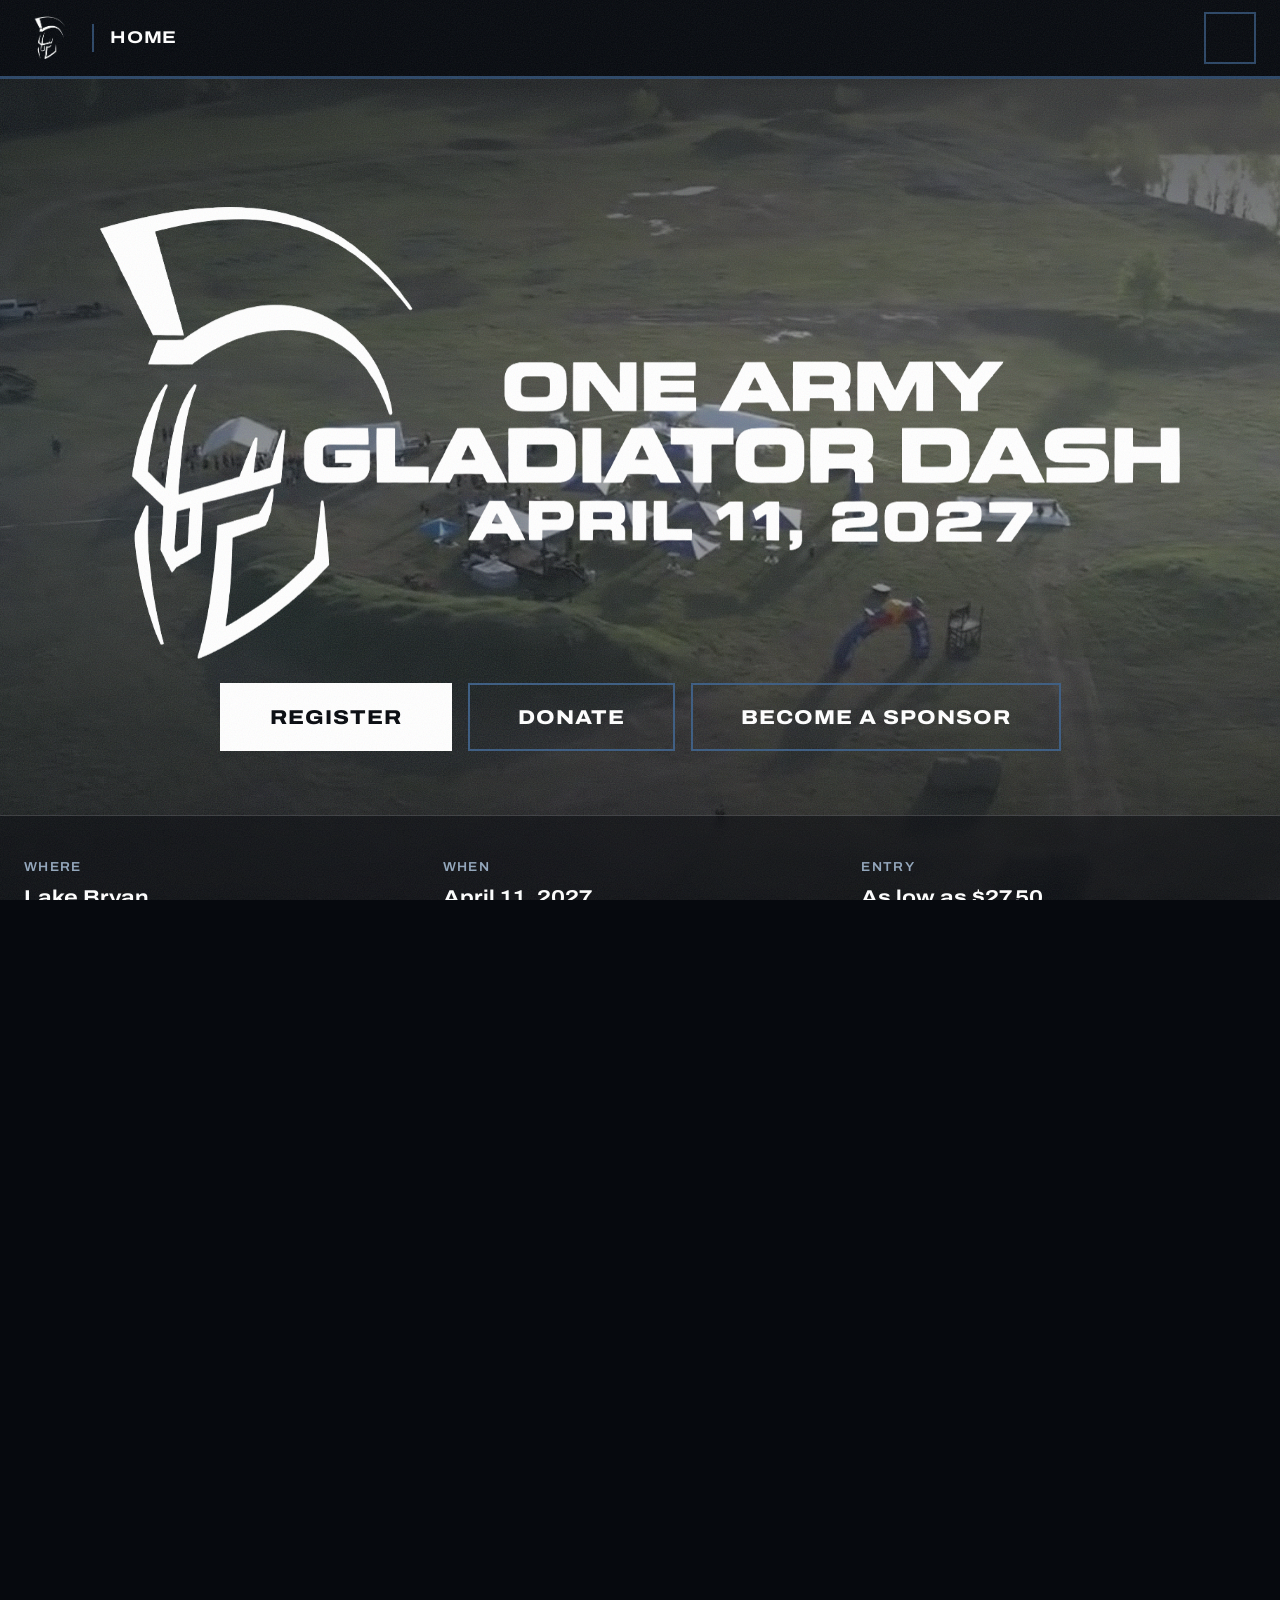
==== commit 5620bdb1: "Donation buttons, raffle tab update, other small formatting updates" ====
--- a/index.html
+++ b/index.html
@@ -89,6 +89,8 @@
 
         <div class="home-hero__actions">
           <a class="btn btn--primary btn--lg" href="https://www.zeffy.com/en-US/ticketing/gladiator-dash--2027">Register</a>
+          <!-- Zeffy donation form, separate from the Register ticketing page. -->
+          <a class="btn btn--ghost btn--lg" href="https://www.zeffy.com/en-US/donation-form/gladiator-dash-donations--2027">Donate</a>
           <a class="btn btn--ghost btn--lg" href="sponsors.html#become-a-sponsor">Become a sponsor</a>
         </div>
       </div>
@@ -112,22 +114,8 @@
 
     </section>
 
-    <!-- ============ Presented by ============ -->
-    <section class="home-presenter" aria-labelledby="home-presenter-title">
-      <div class="home-presenter__media">
-        <img class="home-presenter__photo" src="media/mercuria/lng-terminal-tanker.png" alt="" width="1024" height="683" loading="lazy">
-        <img class="home-presenter__mark" src="media/home/mercuria.png" alt="Mercuria" width="1050" height="600">
-      </div>
-      <div class="home-presenter__body">
-        <p class="eyebrow">Presented by Mercuria</p>
-        <h2 id="home-presenter-title">Our title sponsor</h2>
-        <p>Mercuria is one of the world’s leading independent energy and commodity groups, with its North American headquarters in Houston. As title sponsor, it helps make Gladiator Dash possible. Proceeds benefit Still Creek Ranch.</p>
-        <a class="btn btn--ghost" href="mercuria.html">Meet Mercuria</a>
-      </div>
-    </section>
-
     <!-- ============ Where the money goes ============ -->
-    <section class="home-section">
+    <section class="home-section home-cause">
       <div class="wrap home-cause__grid">
 
         <div>
@@ -147,6 +135,7 @@
             the amazing things they do at Still Creek Ranch, visit <a href="https://stillcreekranch.org" rel="noopener">stillcreekranch.org</a>
           </p>
           <p><a href="about.html">More about One Army and Still Creek Ranch</a></p>
+          <a class="btn btn--primary home-cause__donate" href="https://www.zeffy.com/en-US/donation-form/gladiator-dash-donations--2027">Donate to Still Creek Ranch</a>
         </div>
 
         <figure class="home-figure">
@@ -155,6 +144,61 @@
                width="2200" height="1466">
           <figcaption>Lake Bryan, before the first wave</figcaption>
         </figure>
+
+      </div>
+    </section>
+
+    <!-- ============ Presented by ============ -->
+    <section class="home-presenter" aria-labelledby="home-presenter-title">
+      <div class="home-presenter__media">
+        <img class="home-presenter__photo" src="media/mercuria/lng-terminal-tanker.png" alt="" width="1024" height="683" loading="lazy">
+        <img class="home-presenter__mark" src="media/home/mercuria.png" alt="Mercuria" width="1050" height="600">
+      </div>
+      <div class="home-presenter__body">
+        <p class="eyebrow">Presented by Mercuria</p>
+        <h2 id="home-presenter-title">Our title sponsor</h2>
+        <p>Mercuria is one of the world’s leading independent energy and commodity groups, with its North American headquarters in Houston. As title sponsor, it helps make Gladiator Dash possible. Proceeds benefit Still Creek Ranch.</p>
+        <a class="btn btn--ghost" href="mercuria.html">Meet Mercuria</a>
+      </div>
+    </section>
+
+    <!-- ============ Reassurance ============ -->
+    <section class="home-section home-section--dark home-welcome">
+      <div class="wrap home-welcome__grid">
+
+        <div>
+          <h2>Anyone can start, everyone can finish</h2>
+          <p>
+            It's the question we get most. Take the 3.1 miles however they suit you
+            &mdash; push hard through the stretches you want to push, ease off on the
+            ones you don't. Every obstacle is challenge by choice, and a One Army
+            member works each one. There's a single water crossing, staffed by
+            Gladiator Dash staff, with a dry route around it if you'd rather not swim.
+          </p>
+          <p>
+            Bring your dog. Bring your kids, too, though anyone under 18 needs a
+            parent to sign the waiver and stay for the race.
+          </p>
+          <p><a href="faq.html">Read the full FAQ</a></p>
+        </div>
+
+        <div class="home-welcome__aside">
+          <figure class="home-figure">
+            <img src="media/home/redbull-arch.jpg" loading="lazy"
+                 alt="Runners of all kinds setting off under the start arch, one with a dog on a lead"
+                 width="2200" height="1466">
+          </figure>
+
+          <blockquote class="home-quote">
+            <p>
+              It's great that everyone can participate at their own pace, which should
+              encourage all ages to come out. Being a breast cancer survivor of one
+              year, I took my time and monitored the obstacles to what I could do
+              without hurting myself. If I can do it, so can you.
+            </p>
+            <footer>&mdash; <cite>Ulla B.</cite>, 2025 participant</footer>
+          </blockquote>
+        </div>
 
       </div>
     </section>
@@ -199,46 +243,6 @@
             </div>
           </li>
         </ol>
-      </div>
-    </section>
-
-    <!-- ============ Obstacles ============ -->
-    <!-- ============ Reassurance ============ -->
-    <section class="home-section home-section--dark">
-      <div class="wrap home-welcome__grid">
-
-        <div>
-          <h2>Anyone can start, everyone can finish</h2>
-          <p>
-            It's the question we get most. Take the 3.1 miles however they suit you
-            &mdash; push hard through the stretches you want to push, ease off on the
-            ones you don't. Every obstacle is challenge by choice, and a One Army
-            member works each one. There's a single water crossing, staffed by
-            Gladiator Dash staff, with a dry route around it if you'd rather not swim.
-          </p>
-          <p>
-            Bring your dog. Bring your kids, too, though anyone under 18 needs a
-            parent to sign the waiver and stay for the race.
-          </p>
-          <p><a href="faq.html">Read the full FAQ</a></p>
-        </div>
-
-        <figure class="home-figure" style="margin-bottom: var(--sp-8)">
-          <img src="media/home/redbull-arch.jpg" loading="lazy"
-               alt="Runners of all kinds setting off under the start arch, one with a dog on a lead"
-               width="2200" height="1466">
-        </figure>
-
-        <blockquote class="home-quote">
-          <p>
-            It's great that everyone can participate at their own pace, which should
-            encourage all ages to come out. Being a breast cancer survivor of one
-            year, I took my time and monitored the obstacles to what I could do
-            without hurting myself. If I can do it, so can you.
-          </p>
-          <footer>&mdash; <cite>Ulla B.</cite>, 2025 participant</footer>
-        </blockquote>
-
       </div>
     </section>
 
--- a/assets/site.css
+++ b/assets/site.css
@@ -151,8 +151,9 @@
 .site-nav { flex: 1; display: flex; align-items: stretch; }
 .site-nav__list { flex: 1; display: flex; align-items: stretch; gap: 0; margin: 0; padding: 0; list-style: none; }
 .site-nav__list li { flex: auto; display: flex; border-left: 1px solid var(--navy-line); }
-/* The drawer's Home row — redundant on desktop, where the mark is the Home tab. */
-.site-nav__home { display: none; }
+/* The drawer's Home row — redundant on desktop, where the mark is the Home tab.
+   Needs the li in the selector to outweigh the .site-nav__list li rule above. */
+.site-nav__list li.site-nav__home { display: none; }
 
 /* Stencil-style signage — the vernacular of the event itself. */
 .site-nav__list a {
@@ -222,7 +223,7 @@
   .site-nav__list li { border-left: 0; border-top: 1px solid var(--navy-line); }
   .site-nav__list { flex: none; }
   .site-nav__list li { flex: none; }
-  .site-nav__home { display: flex; }
+  .site-nav__list li.site-nav__home { display: flex; }
   .site-nav__list a { justify-content: flex-start; padding: var(--sp-5) var(--sp-6); font-size: var(--fs-lg); border-bottom: 0; }
   .site-nav__cta { margin: var(--sp-6) var(--sp-6) 0; padding: var(--sp-4) var(--sp-8); border-bottom: 0; }
 }
@@ -621,74 +622,99 @@
 @media (max-width: 900px) { .faq-group__inner { grid-template-columns: 1fr; gap: var(--sp-6); } }
 
 /* ============ Raffle ============ */
-/* Most prize photos and donor logos come with white baked in, so each one sits on a small
-   white tile inset in a black card. The white stays in the tiles, never the whole card. */
-
-.raffle-intro { display: flex; flex-wrap: wrap; align-items: flex-end; justify-content: space-between; gap: var(--sp-8); margin-bottom: var(--sp-16); }
-.raffle-intro .band__head { margin-bottom: 0; }
-
-/* Grand prize: photo tile on the left, name and value on the right. */
-.raffle-grand {
-  display: grid; grid-template-columns: minmax(0, 1fr) minmax(0, 3fr); gap: var(--sp-6);
-  margin-bottom: var(--sp-12); padding: var(--sp-6);
-  background: var(--ink); border: 2px solid var(--navy-line);
-}
-.raffle-grand__media { display: grid; place-items: center; padding: var(--sp-6); background: var(--white); }
-.raffle-grand__media img { display: block; width: auto; height: auto; max-width: 100%; max-height: 290px; }
-.raffle-grand__body { display: grid; align-content: center; justify-items: start; gap: var(--sp-4); padding: var(--sp-6) var(--sp-8); }
-.raffle-grand__body h3 { margin: 0; font-size: clamp(1.75rem, 3.4vw, 2.75rem); text-wrap: balance; }
-.raffle-grand__body p { margin: 0; }
-.raffle-grand__value {
-  display: grid; gap: var(--sp-2); justify-self: stretch;
-  margin: var(--sp-2) 0 var(--sp-4); padding-top: var(--sp-6); border-top: 2px solid var(--navy-line);
-}
-.raffle-grand__body .raffle-grand__amount {
-  color: var(--white); font-size: clamp(3rem, 6vw, 5rem); line-height: .9; letter-spacing: -.04em;
-  font-variant-numeric: tabular-nums; font-variation-settings: "wdth" 125, "wght" 800;
-}
-.raffle-grand__unit, .prize__value {
-  margin: 0; color: var(--steel); font-size: var(--fs-sm); text-transform: uppercase; letter-spacing: .08em;
+/* Between raffles the page is one big ticket: white slab, perforated stub, square notches
+   punched where the stub tears off. The notches are the page navy so they read as holes. */
+
+.ticket {
+  --notch: 22px;
+  position: relative;
+  display: grid; grid-template-columns: minmax(0, 1fr) minmax(15rem, 22rem);
+  background: var(--white); color: var(--ink);
+}
+.ticket__main { padding: var(--sp-12); }
+.ticket__kicker, .ticket__stub-label {
+  margin: 0; color: var(--navy); font-size: var(--fs-sm);
+  text-transform: uppercase; letter-spacing: .1em;
   font-variation-settings: "wdth" 110, "wght" 700;
 }
-
-/* Separate cards with real gaps; 12 of them, so rows fill at 4, 3, 2 and 1 across. */
-.prize-grid {
-  list-style: none; margin: 0; padding: 0;
-  display: grid; grid-template-columns: repeat(4, minmax(0, 1fr)); gap: var(--sp-6);
-}
-.prize { display: flex; flex-direction: column; background: var(--ink); border: 2px solid var(--navy-line); }
-.prize__media {
-  display: grid; place-items: center; height: 200px; margin: var(--sp-4) var(--sp-4) 0; padding: var(--sp-5);
-  background: var(--white); overflow: hidden;
-}
-.prize__media img { display: block; width: auto; height: auto; max-width: 100%; max-height: 100%; min-height: 0; }
-/* Logos share one box so a tall mark and a wide wordmark read at the same weight. */
-.prize__media--logo img { max-width: min(100%, 210px); max-height: min(100%, 110px); }
-/* Real photos fill the tile edge to edge instead of floating like a logo. */
-.prize__media--photo { padding: 0; }
-.prize__media--photo img { width: 100%; height: 100%; object-fit: cover; }
-.prize__body { display: grid; gap: var(--sp-2); align-content: start; padding: var(--sp-5) var(--sp-6) var(--sp-6); }
-.prize__body h3 { margin: 0; font-size: var(--fs-lg); line-height: 1.15; }
-.prize__body p { margin: 0; font-size: var(--fs-sm); }
-
-/* The last card is the cause, not a prize: navy, no tile, button at the foot. */
-.prize--cause { justify-content: space-between; background: var(--navy); }
-.prize--cause .prize__body { padding: var(--sp-8) var(--sp-6); gap: var(--sp-3); }
-.prize--cause h3 { font-size: var(--fs-xl); }
-.prize--cause p { color: var(--paper); font-size: var(--fs-base); }
-.prize--cause .btn { margin: 0 var(--sp-6) var(--sp-6); text-align: center; }
-
-@media (max-width: 1200px) { .prize-grid { grid-template-columns: repeat(3, minmax(0, 1fr)); } }
+.ticket__year {
+  margin: var(--sp-2) 0 0; color: var(--ink);
+  font-size: clamp(6rem, 22vw, 17rem); line-height: .8; letter-spacing: -.055em;
+  font-variant-numeric: tabular-nums; font-variation-settings: "wdth" 125, "wght" 900;
+  margin-left: -.04em;
+}
+.ticket__status {
+  display: inline-block; margin: var(--sp-6) 0 0; padding: var(--sp-2) var(--sp-4);
+  background: var(--ink); color: var(--white);
+  font-size: clamp(1.25rem, 2.6vw, 2rem); line-height: 1.1;
+  text-transform: uppercase; letter-spacing: .02em;
+  font-variation-settings: "wdth" 122, "wght" 800;
+}
+.ticket__note { max-width: 44ch; margin: var(--sp-6) 0 0; color: var(--navy); font-size: var(--fs-lg); }
+
+.ticket__stub {
+  position: relative;
+  display: flex; flex-direction: column; justify-content: flex-end; gap: var(--sp-1);
+  padding: var(--sp-12) var(--sp-8);
+  background: var(--paper);
+  border-left: 3px dashed var(--ink);
+}
+.ticket__stub p { margin: 0; }
+.ticket__stub-value {
+  color: var(--ink); font-size: clamp(2.25rem, 4vw, 3.25rem); line-height: .95;
+  text-transform: uppercase; letter-spacing: -.02em;
+  font-variation-settings: "wdth" 125, "wght" 800;
+}
+.ticket__stub-date {
+  margin-top: var(--sp-3) !important; padding-top: var(--sp-3);
+  border-top: 2px solid var(--ink);
+  color: var(--ink); font-size: var(--fs-lg);
+  font-variation-settings: "wdth" 115, "wght" 700;
+}
+.ticket__stub-place { color: var(--navy); font-size: var(--fs-sm); }
+
+/* Square punches at both ends of the perforation. */
+.ticket__stub::before, .ticket__stub::after {
+  content: ""; position: absolute; left: calc(var(--notch) / -2 - 1.5px);
+  width: var(--notch); height: var(--notch); background: var(--navy-deep);
+}
+.ticket__stub::before { top: 0; }
+.ticket__stub::after { bottom: 0; }
+
+/* What to do until tickets open: three slabs split by rules, not cards. */
+.raffle-next {
+  list-style: none; margin: var(--sp-16) 0 0; padding: 0;
+  display: grid; grid-template-columns: repeat(3, minmax(0, 1fr));
+  border-top: 3px solid var(--navy-line);
+}
+.raffle-next li {
+  display: flex; flex-direction: column; gap: var(--sp-3);
+  padding: var(--sp-8) var(--sp-8) 0;
+  border-left: 2px solid var(--navy-line);
+}
+.raffle-next li:first-child { padding-left: 0; border-left: 0; }
+.raffle-next h3 { margin: 0; font-size: var(--fs-xl); }
+.raffle-next p { margin: 0; max-width: 38ch; }
+.raffle-next .btn-row { margin-top: auto; padding-top: var(--sp-4); gap: var(--sp-3); }
+
 @media (max-width: 900px) {
-  .prize-grid { grid-template-columns: repeat(2, minmax(0, 1fr)); gap: var(--sp-4); }
-  .raffle-grand { grid-template-columns: 1fr; }
-  .raffle-grand__media img { max-height: 240px; }
-  .raffle-grand__body { padding: var(--sp-4) var(--sp-2) var(--sp-2); }
+  .ticket { grid-template-columns: 1fr; }
+  .ticket__main { padding: var(--sp-8) var(--sp-6); }
+  .ticket__stub { padding: var(--sp-8) var(--sp-6); border-left: 0; border-top: 3px dashed var(--ink); }
+  .ticket__stub::before, .ticket__stub::after { top: calc(var(--notch) / -2 - 1.5px); bottom: auto; }
+  .ticket__stub::before { left: 0; }
+  .ticket__stub::after { left: auto; right: 0; }
+  .raffle-next { grid-template-columns: 1fr; }
+  .raffle-next li { padding: var(--sp-8) 0; border-left: 0; border-top: 2px solid var(--navy-line); }
+  .raffle-next li:first-child { border-top: 0; }
+  .raffle-next li:last-child { padding-bottom: 0; }
 }
 @media (max-width: 560px) {
-  .prize-grid { grid-template-columns: 1fr; }
-  .raffle-grand { padding: var(--sp-4); }
-}
+  .ticket { --notch: 16px; }
+  .raffle-next .btn { flex: 1 1 100%; text-align: center; }
+}
+
+.home-cause__donate { margin-top: var(--sp-2); }
 
 /* ============ Mercuria ============ */
 /* Both photos run in their own colors; a dark gradient under the text keeps it readable. */
@@ -874,13 +900,14 @@
 /* Logo marks sit on dark, so knock them back to flat white. */
 .mark-white { filter: brightness(0) invert(1); }
 
-.home-cause__logo { display: block; width: 220px; max-width: 100%; margin: 0 auto var(--sp-6); }
-
-/* Title-sponsor band straight under the hero. Split slab: Mercuria's LNG terminal in its own
-   colors with their mark on top; the credit and a link to the Mercuria tab on the right. */
+.home-cause__logo { display: block; width: 180px; max-width: 100%; margin: 0 auto var(--sp-4); }
+
+/* Title-sponsor band, under the Still Creek section. Split slab: Mercuria's LNG terminal in its
+   own colors with their mark on top; the credit and a link to the Mercuria tab on the right. */
 .home-presenter {
   display: grid; grid-template-columns: minmax(0, 1fr) minmax(0, 1fr);
-  background: var(--ink); border-bottom: 3px solid var(--navy-line);
+  background: var(--ink);
+  border-top: 3px solid var(--navy-line); border-bottom: 3px solid var(--navy-line);
 }
 .home-presenter__media {
   position: relative; isolation: isolate; overflow: hidden;
@@ -905,9 +932,10 @@
 .home-presenter__body p { margin: 0; max-width: 34rem; }
 .home-presenter__body .btn { margin-top: var(--sp-4); }
 
+/* Stacked, the credit leads and the photo with Mercuria's mark follows it. */
 @media (max-width: 900px) {
   .home-presenter { grid-template-columns: 1fr; }
-  .home-presenter__media { min-height: 240px; border-right: 0; border-bottom: 3px solid var(--navy-line); }
+  .home-presenter__media { order: 2; min-height: 240px; border-right: 0; border-top: 3px solid var(--navy-line); }
   .home-presenter__mark { width: min(70%, 280px); }
   .home-presenter__body { padding: var(--sp-12) var(--sp-6); }
 }
@@ -925,7 +953,10 @@
 .home-section__head { max-width: var(--measure); margin-bottom: var(--sp-12); }
 .home-section__head p { color: var(--steel); margin-bottom: 0; }
 
-.home-cause__grid { display: grid; grid-template-columns: minmax(0,1fr) minmax(0,1fr); gap: var(--sp-16); align-items: start; }
+/* Tighter than the default home section: the photo column runs short, so the extra
+   padding just added scroll. */
+.home-cause { padding: var(--sp-16) 0; }
+.home-cause__grid { display: grid; grid-template-columns: minmax(0,1fr) minmax(0,1fr); gap: var(--sp-12); align-items: start; }
 .home-cause__figure { margin: 0; }
 .home-cause__well {
   aspect-ratio: 3 / 2;
@@ -941,6 +972,7 @@
   font-variant-numeric: tabular-nums; /* digits hold their width while counting */
 }
 .home-raised + p { color: var(--white); font-size: var(--fs-lg); }
+.home-cause__grid > div > p:last-of-type { margin-bottom: var(--sp-4); }
 @media (max-width: 900px) { .home-cause__grid { grid-template-columns: 1fr; gap: var(--sp-12); } }
 
 /* Race day is a genuine sequence, so the timeline earns its markers. */
@@ -962,8 +994,9 @@
   background: linear-gradient(270deg, color-mix(in srgb, var(--ink) 94%, transparent) 0%, color-mix(in srgb, var(--ink) 88%, transparent) 45%, color-mix(in srgb, var(--ink) 25%, transparent) 75%, transparent 100%);
 }
 .home-race .home-section__head, .home-race .home-schedule { max-width: min(680px, 48%); margin-left: auto; }
-/* Tighter than the other home sections so the photo doesn't turn into a tall scroll. */
-.home-race { padding: var(--sp-16) 0; }
+/* Tighter than the other home sections so the photo doesn't turn into a tall scroll.
+   The top rule marks the edge where the photo starts, the way the bands below it do. */
+.home-race { padding: var(--sp-16) 0; border-top: 3px solid var(--navy-line); }
 .home-race .home-section__head { margin-bottom: var(--sp-8); }
 .home-race .home-schedule li { padding: var(--sp-4) 0; }
 @media (max-width: 1280px) {
@@ -982,12 +1015,19 @@
 .home-obstacles a:hover { color: var(--white); background: var(--navy); }
 .home-obstacles small { display: block; margin-top: var(--sp-1); color: var(--steel); font-size: .8125rem; text-transform: none; letter-spacing: 0; font-variation-settings: "wdth" 100, "wght" 400; }
 
-.home-welcome__grid { display: grid; grid-template-columns: minmax(0,1fr) minmax(0,1fr); gap: var(--sp-16); align-items: start; }
+/* Photo and the participant quote share the right column, so the section is as tall as its
+   tallest column instead of stacking the quote under everything. */
+.home-welcome { padding: var(--sp-16) 0; }
+.home-welcome__grid { display: grid; grid-template-columns: minmax(0,1fr) minmax(0,1fr); gap: var(--sp-12); align-items: start; }
+.home-welcome__aside { display: grid; align-content: start; gap: var(--sp-8); }
+/* Wider crop than the file's 3:2 so the photo and quote together match the text column. */
+.home-welcome__aside .home-figure img { aspect-ratio: 16 / 9; object-fit: cover; object-position: center 40%; }
+.home-welcome__grid > div > p:last-child { margin-bottom: 0; }
 .home-quote { margin: 0; border-left: 5px solid var(--white); padding-left: var(--sp-6); }
 .home-quote p { color: var(--white); font-size: var(--fs-lg); line-height: 1.45; }
 .home-quote footer { color: var(--steel); font-size: var(--fs-sm); text-transform: uppercase; letter-spacing: .06em; }
 .home-quote cite { font-style: normal; color: var(--white); font-variation-settings: "wdth" 110, "wght" 700; }
-@media (max-width: 900px) { .home-welcome__grid { grid-template-columns: 1fr; gap: var(--sp-12); } }
+@media (max-width: 900px) { .home-welcome__grid { grid-template-columns: 1fr; gap: var(--sp-8); } }
 
 .home-sponsor { display: flex; flex-wrap: wrap; align-items: center; gap: var(--sp-12); }
 .home-sponsor__mark { min-width: 240px; min-height: 100px; border: 2px solid var(--navy-line); display: grid; place-items: center; padding: var(--sp-6); color: var(--navy-edge); font-size: var(--fs-sm); }
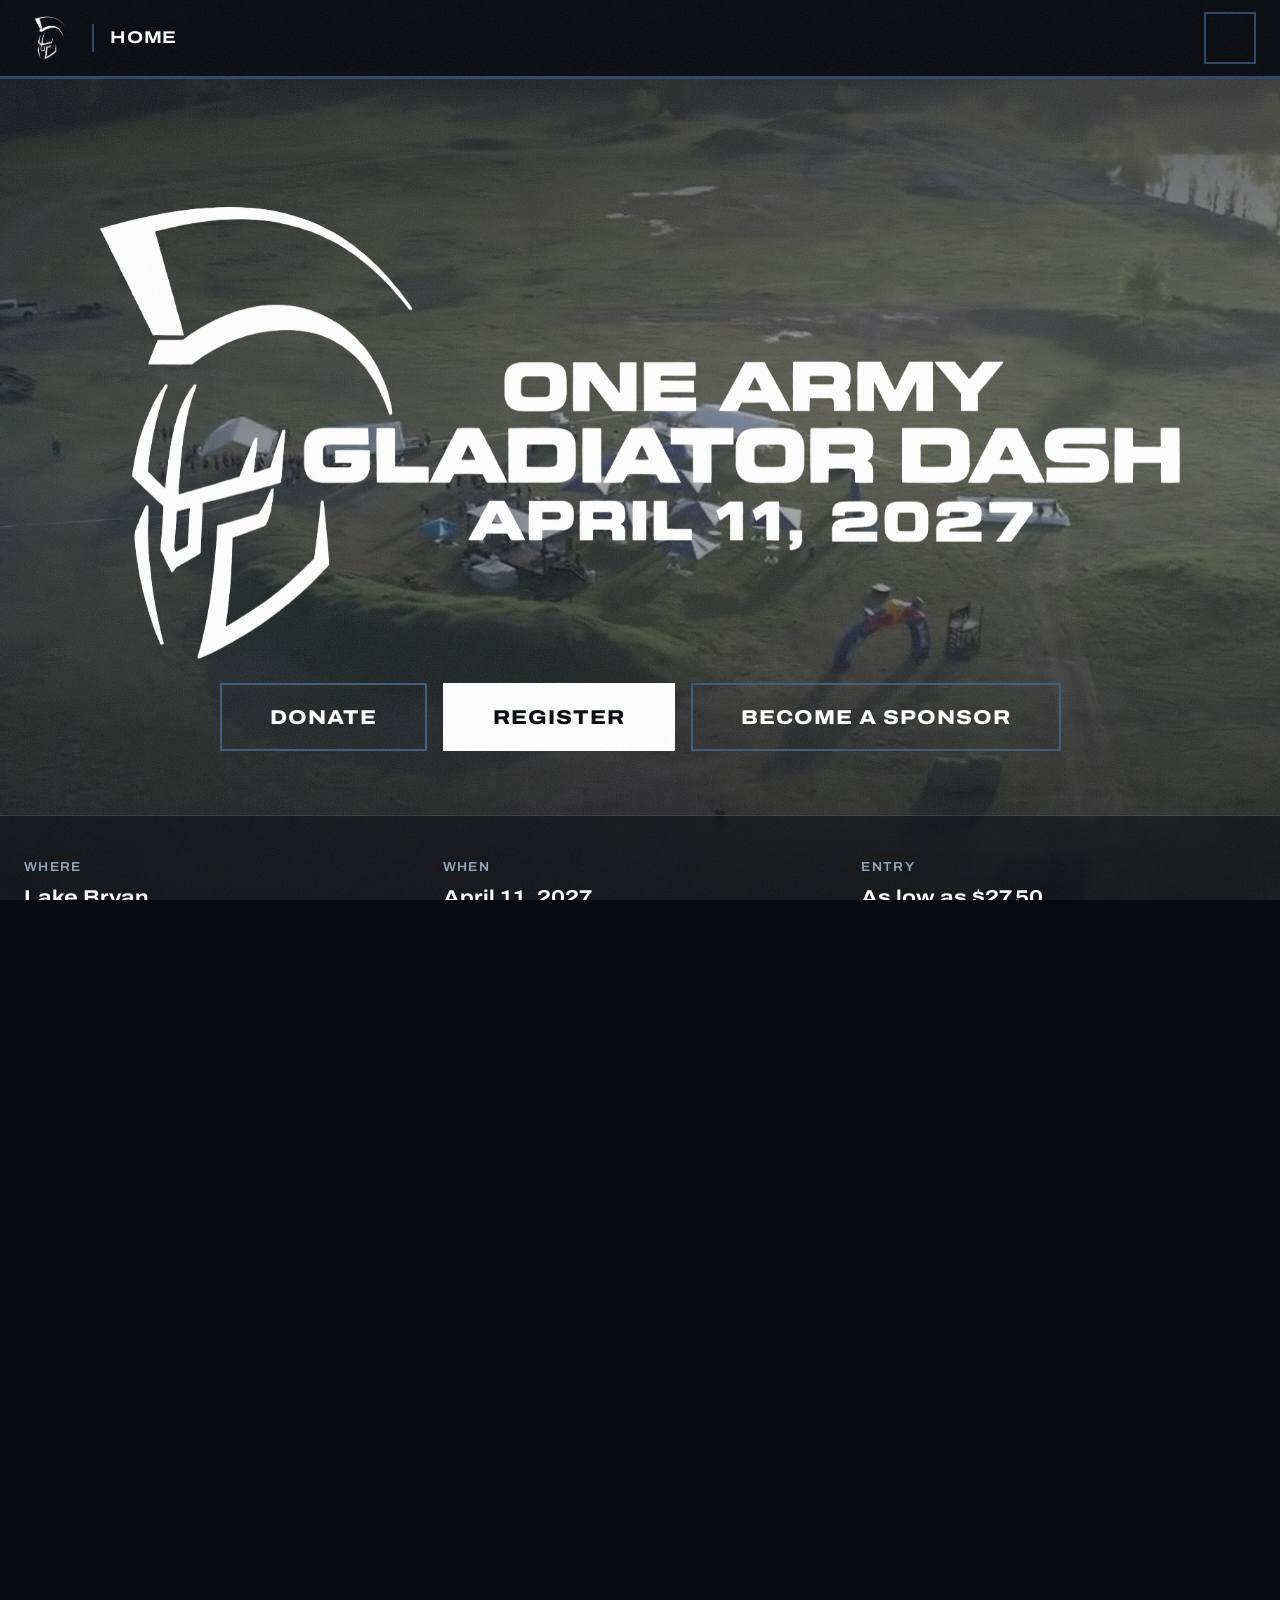
==== commit 55de601c: "Reorder homepage buttons and update fundraising total" ====
--- a/index.html
+++ b/index.html
@@ -88,9 +88,9 @@
       
 
         <div class="home-hero__actions">
-          <a class="btn btn--primary btn--lg" href="https://www.zeffy.com/en-US/ticketing/gladiator-dash--2027">Register</a>
           <!-- Zeffy donation form, separate from the Register ticketing page. -->
           <a class="btn btn--ghost btn--lg" href="https://www.zeffy.com/en-US/donation-form/gladiator-dash-donations--2027">Donate</a>
+          <a class="btn btn--primary btn--lg" href="https://www.zeffy.com/en-US/ticketing/gladiator-dash--2027">Register</a>
           <a class="btn btn--ghost btn--lg" href="sponsors.html#become-a-sponsor">Become a sponsor</a>
         </div>
       </div>
@@ -122,16 +122,16 @@
           <img class="home-cause__logo mark-white" src="media/home/still-creek.png"
                alt="Still Creek Ranch" width="440" height="440">
           <p class="home-raised">
-            <span class="sr-only">$1,000,000</span>
-            <span aria-hidden="true" data-count-to="1000000" data-count-prefix="$">$1,000,000</span>
+            <span class="sr-only">$1,200,000</span>
+            <span aria-hidden="true" data-count-to="1200000" data-count-prefix="$">$1,200,000</span>
           </p>
-          <p>One Army has raised more than $1,000,000 for Still Creek Ranch.</p>
+          <p>One Army has raised more than $1,200,000 for Still Creek Ranch.</p>
           <p>
             Since 1988, Still Creek has rescued boys and girls from crisis environments 
             including abuse, neglect, abandonment, sex trafficking, and restored their lives by 
             placing them in a loving, family-style home. Over the years One Army has had the privilege 
             to work with Still Creek by serving them in any way that we can: from raising over 
-            $1,000,000 to spending time and forming relationships with the kids. To learn more about 
+            $1,200,000 to spending time and forming relationships with the kids. To learn more about
             the amazing things they do at Still Creek Ranch, visit <a href="https://stillcreekranch.org" rel="noopener">stillcreekranch.org</a>
           </p>
           <p><a href="about.html">More about One Army and Still Creek Ranch</a></p>
--- a/assets/site.css
+++ b/assets/site.css
@@ -622,96 +622,91 @@
 @media (max-width: 900px) { .faq-group__inner { grid-template-columns: 1fr; gap: var(--sp-6); } }
 
 /* ============ Raffle ============ */
-/* Between raffles the page is one big ticket: white slab, perforated stub, square notches
-   punched where the stub tears off. The notches are the page navy so they read as holes. */
-
-.ticket {
-  --notch: 22px;
-  position: relative;
-  display: grid; grid-template-columns: minmax(0, 1fr) minmax(15rem, 22rem);
-  background: var(--white); color: var(--ink);
-}
-.ticket__main { padding: var(--sp-12); }
-.ticket__kicker, .ticket__stub-label {
-  margin: 0; color: var(--navy); font-size: var(--fs-sm);
+/* Most prize photos and donor logos come with white baked in, so each one sits on a small
+   white tile inset in a black card. The white stays in the tiles, never the whole card. */
+
+/* The notice above the archive: a white bar marks it as the live word on 2027, so the
+   2026 prizes underneath can't be mistaken for what's on offer. It outweighs the
+   archive below it on purpose — 2027 is the news, 2026 is reference. */
+.raffle-notice { padding: var(--sp-16) 0; background: var(--ink); border-bottom: 3px solid var(--navy-line); }
+.raffle-notice__inner {
+  display: grid; gap: var(--sp-4); max-width: 56rem;
+  padding-left: var(--sp-8); border-left: 10px solid var(--white);
+}
+.raffle-notice h2 { margin: 0; font-size: clamp(2rem, 5vw, 3.25rem); line-height: 1.02; text-wrap: balance; }
+.raffle-notice p:last-child { margin: 0; color: var(--steel); font-size: var(--fs-lg); }
+
+/* Repeats the year right above the grid, since the cards themselves carry no date. */
+.raffle-past-label {
+  margin: var(--sp-12) 0 var(--sp-6); padding-bottom: var(--sp-3);
+  border-bottom: 2px solid var(--navy-line);
+  color: var(--steel); font-size: var(--fs-sm);
   text-transform: uppercase; letter-spacing: .1em;
   font-variation-settings: "wdth" 110, "wght" 700;
 }
-.ticket__year {
-  margin: var(--sp-2) 0 0; color: var(--ink);
-  font-size: clamp(6rem, 22vw, 17rem); line-height: .8; letter-spacing: -.055em;
-  font-variant-numeric: tabular-nums; font-variation-settings: "wdth" 125, "wght" 900;
-  margin-left: -.04em;
-}
-.ticket__status {
-  display: inline-block; margin: var(--sp-6) 0 0; padding: var(--sp-2) var(--sp-4);
-  background: var(--ink); color: var(--white);
-  font-size: clamp(1.25rem, 2.6vw, 2rem); line-height: 1.1;
-  text-transform: uppercase; letter-spacing: .02em;
-  font-variation-settings: "wdth" 122, "wght" 800;
-}
-.ticket__note { max-width: 44ch; margin: var(--sp-6) 0 0; color: var(--navy); font-size: var(--fs-lg); }
-
-.ticket__stub {
-  position: relative;
-  display: flex; flex-direction: column; justify-content: flex-end; gap: var(--sp-1);
-  padding: var(--sp-12) var(--sp-8);
-  background: var(--paper);
-  border-left: 3px dashed var(--ink);
-}
-.ticket__stub p { margin: 0; }
-.ticket__stub-value {
-  color: var(--ink); font-size: clamp(2.25rem, 4vw, 3.25rem); line-height: .95;
-  text-transform: uppercase; letter-spacing: -.02em;
-  font-variation-settings: "wdth" 125, "wght" 800;
-}
-.ticket__stub-date {
-  margin-top: var(--sp-3) !important; padding-top: var(--sp-3);
-  border-top: 2px solid var(--ink);
-  color: var(--ink); font-size: var(--fs-lg);
-  font-variation-settings: "wdth" 115, "wght" 700;
-}
-.ticket__stub-place { color: var(--navy); font-size: var(--fs-sm); }
-
-/* Square punches at both ends of the perforation. */
-.ticket__stub::before, .ticket__stub::after {
-  content: ""; position: absolute; left: calc(var(--notch) / -2 - 1.5px);
-  width: var(--notch); height: var(--notch); background: var(--navy-deep);
-}
-.ticket__stub::before { top: 0; }
-.ticket__stub::after { bottom: 0; }
-
-/* What to do until tickets open: three slabs split by rules, not cards. */
-.raffle-next {
-  list-style: none; margin: var(--sp-16) 0 0; padding: 0;
-  display: grid; grid-template-columns: repeat(3, minmax(0, 1fr));
-  border-top: 3px solid var(--navy-line);
-}
-.raffle-next li {
-  display: flex; flex-direction: column; gap: var(--sp-3);
-  padding: var(--sp-8) var(--sp-8) 0;
-  border-left: 2px solid var(--navy-line);
-}
-.raffle-next li:first-child { padding-left: 0; border-left: 0; }
-.raffle-next h3 { margin: 0; font-size: var(--fs-xl); }
-.raffle-next p { margin: 0; max-width: 38ch; }
-.raffle-next .btn-row { margin-top: auto; padding-top: var(--sp-4); gap: var(--sp-3); }
-
+
+/* Grand prize: photo tile on the left, name and value on the right. */
+.raffle-grand {
+  display: grid; grid-template-columns: minmax(0, 1fr) minmax(0, 3fr); gap: var(--sp-6);
+  margin-bottom: var(--sp-12); padding: var(--sp-6);
+  background: var(--ink); border: 2px solid var(--navy-line);
+}
+.raffle-grand__media { display: grid; place-items: center; padding: var(--sp-6); background: var(--white); }
+.raffle-grand__media img { display: block; width: auto; height: auto; max-width: 100%; max-height: 290px; }
+.raffle-grand__body { display: grid; align-content: center; justify-items: start; gap: var(--sp-4); padding: var(--sp-6) var(--sp-8); }
+.raffle-grand__body h3 { margin: 0; font-size: clamp(1.75rem, 3.4vw, 2.75rem); text-wrap: balance; }
+.raffle-grand__body p { margin: 0; }
+.raffle-grand__value {
+  display: grid; gap: var(--sp-2); justify-self: stretch;
+  margin: var(--sp-2) 0 var(--sp-4); padding-top: var(--sp-6); border-top: 2px solid var(--navy-line);
+}
+.raffle-grand__body .raffle-grand__amount {
+  color: var(--white); font-size: clamp(3rem, 6vw, 5rem); line-height: .9; letter-spacing: -.04em;
+  font-variant-numeric: tabular-nums; font-variation-settings: "wdth" 125, "wght" 800;
+}
+.raffle-grand__unit, .prize__value {
+  margin: 0; color: var(--steel); font-size: var(--fs-sm); text-transform: uppercase; letter-spacing: .08em;
+  font-variation-settings: "wdth" 110, "wght" 700;
+}
+
+/* Separate cards with real gaps; 12 of them, so rows fill at 4, 3, 2 and 1 across. */
+.prize-grid {
+  list-style: none; margin: 0; padding: 0;
+  display: grid; grid-template-columns: repeat(4, minmax(0, 1fr)); gap: var(--sp-6);
+}
+.prize { display: flex; flex-direction: column; background: var(--ink); border: 2px solid var(--navy-line); }
+.prize__media {
+  display: grid; place-items: center; height: 200px; margin: var(--sp-4) var(--sp-4) 0; padding: var(--sp-5);
+  background: var(--white); overflow: hidden;
+}
+.prize__media img { display: block; width: auto; height: auto; max-width: 100%; max-height: 100%; min-height: 0; }
+/* Logos share one box so a tall mark and a wide wordmark read at the same weight. */
+.prize__media--logo img { max-width: min(100%, 210px); max-height: min(100%, 110px); }
+/* Real photos fill the tile edge to edge instead of floating like a logo. */
+.prize__media--photo { padding: 0; }
+.prize__media--photo img { width: 100%; height: 100%; object-fit: cover; }
+.prize__body { display: grid; gap: var(--sp-2); align-content: start; padding: var(--sp-5) var(--sp-6) var(--sp-6); }
+.prize__body h3 { margin: 0; font-size: var(--fs-lg); line-height: 1.15; }
+.prize__body p { margin: 0; font-size: var(--fs-sm); }
+
+/* The last card is the cause, not a prize: navy, no tile. */
+.prize--cause { justify-content: space-between; background: var(--navy); }
+.prize--cause .prize__body { padding: var(--sp-8) var(--sp-6); gap: var(--sp-3); }
+.prize--cause h3 { font-size: var(--fs-xl); }
+.prize--cause p { color: var(--paper); font-size: var(--fs-base); }
+
+@media (max-width: 1200px) { .prize-grid { grid-template-columns: repeat(3, minmax(0, 1fr)); } }
 @media (max-width: 900px) {
-  .ticket { grid-template-columns: 1fr; }
-  .ticket__main { padding: var(--sp-8) var(--sp-6); }
-  .ticket__stub { padding: var(--sp-8) var(--sp-6); border-left: 0; border-top: 3px dashed var(--ink); }
-  .ticket__stub::before, .ticket__stub::after { top: calc(var(--notch) / -2 - 1.5px); bottom: auto; }
-  .ticket__stub::before { left: 0; }
-  .ticket__stub::after { left: auto; right: 0; }
-  .raffle-next { grid-template-columns: 1fr; }
-  .raffle-next li { padding: var(--sp-8) 0; border-left: 0; border-top: 2px solid var(--navy-line); }
-  .raffle-next li:first-child { border-top: 0; }
-  .raffle-next li:last-child { padding-bottom: 0; }
+  .prize-grid { grid-template-columns: repeat(2, minmax(0, 1fr)); gap: var(--sp-4); }
+  .raffle-grand { grid-template-columns: 1fr; }
+  .raffle-grand__media img { max-height: 240px; }
+  .raffle-grand__body { padding: var(--sp-4) var(--sp-2) var(--sp-2); }
 }
 @media (max-width: 560px) {
-  .ticket { --notch: 16px; }
-  .raffle-next .btn { flex: 1 1 100%; text-align: center; }
+  .prize-grid { grid-template-columns: 1fr; }
+  .raffle-grand { padding: var(--sp-4); }
+  .raffle-notice { padding: var(--sp-12) 0; }
+  .raffle-notice__inner { padding-left: var(--sp-5); border-left-width: 6px; }
 }
 
 .home-cause__donate { margin-top: var(--sp-2); }
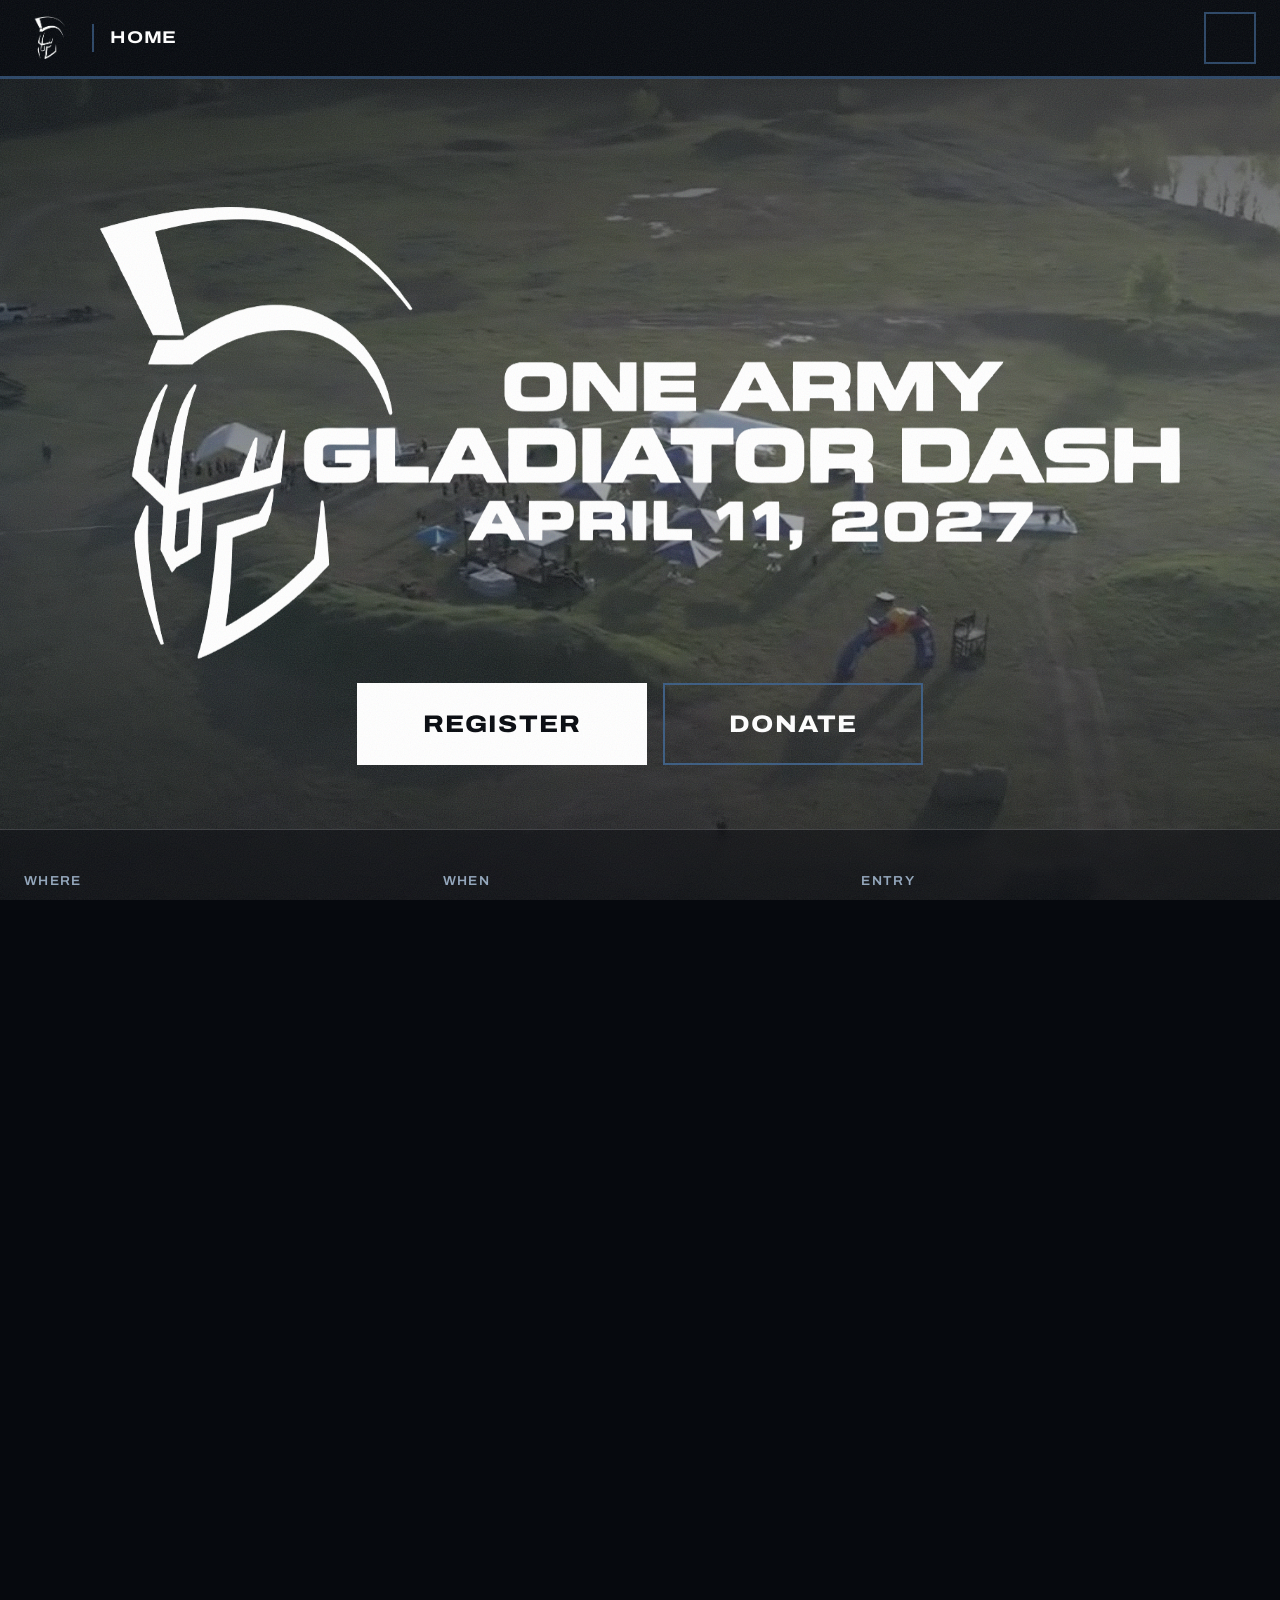
==== commit 2e44a26d: "Become a sponsor button position changed, other buttons changed" ====
--- a/index.html
+++ b/index.html
@@ -89,9 +89,8 @@
 
         <div class="home-hero__actions">
           <!-- Zeffy donation form, separate from the Register ticketing page. -->
+          <a class="btn btn--primary btn--lg" href="https://www.zeffy.com/en-US/ticketing/gladiator-dash--2027">Register</a>
           <a class="btn btn--ghost btn--lg" href="https://www.zeffy.com/en-US/donation-form/gladiator-dash-donations--2027">Donate</a>
-          <a class="btn btn--primary btn--lg" href="https://www.zeffy.com/en-US/ticketing/gladiator-dash--2027">Register</a>
-          <a class="btn btn--ghost btn--lg" href="sponsors.html#become-a-sponsor">Become a sponsor</a>
         </div>
       </div>
 
@@ -158,7 +157,10 @@
         <p class="eyebrow">Presented by Mercuria</p>
         <h2 id="home-presenter-title">Our title sponsor</h2>
         <p>Mercuria is one of the world’s leading independent energy and commodity groups, with its North American headquarters in Houston. As title sponsor, it helps make Gladiator Dash possible. Proceeds benefit Still Creek Ranch.</p>
-        <a class="btn btn--ghost" href="mercuria.html">Meet Mercuria</a>
+        <div class="btn-row">
+          <a class="btn btn--ghost" href="mercuria.html">Meet Mercuria</a>
+          <a class="btn btn--ghost" href="sponsors.html#become-a-sponsor">Become a sponsor</a>
+        </div>
       </div>
     </section>
 
--- a/assets/site.css
+++ b/assets/site.css
@@ -853,6 +853,7 @@
 @keyframes hero-line { from { opacity: 0; transform: translateY(.5rem); } to { opacity: 1; transform: none; } }
 
 .home-hero__actions { display: flex; flex-wrap: wrap; gap: var(--sp-4); justify-content: center; }
+.home-hero__actions .btn--lg { padding: var(--sp-5) var(--sp-16); font-size: var(--fs-xl); }
 
 /* Facts pinned along the bottom of the frame. */
 .home-hero__strip {
@@ -884,6 +885,7 @@
   .home-hero__inner { padding: var(--sp-24) var(--sp-6) var(--sp-12); }
   .home-hero__claim span { display: block; }
   .home-hero__claim span + span { margin-left: 0; }
+  .home-hero__actions .btn--lg { padding-inline: var(--sp-8); font-size: var(--fs-lg); }
 }
 
 /* ============ Real imagery ============ */
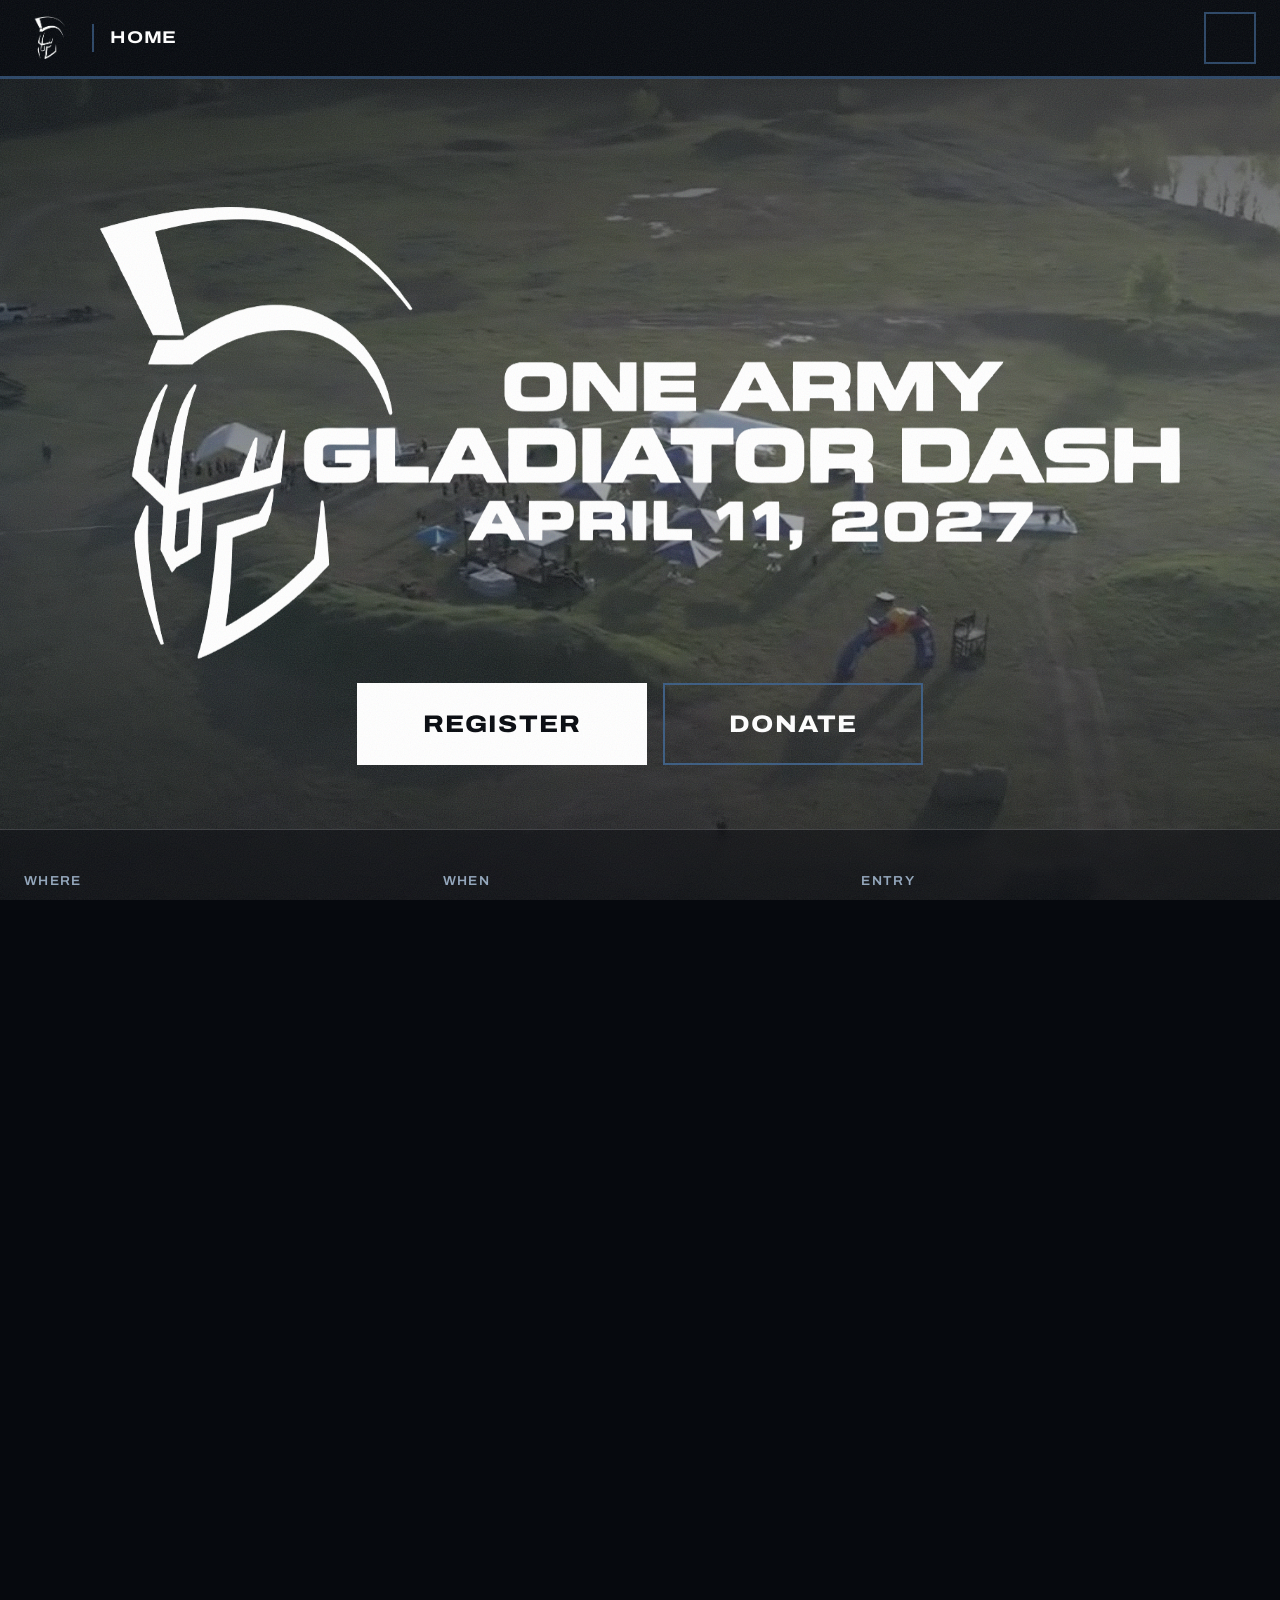
==== commit a1ec2c5d: "501c3 nonprofit organization added to footer and sponsors section, registration date added" ====
--- a/index.html
+++ b/index.html
@@ -56,7 +56,6 @@
         <li><a href="about.html">About</a></li>
         <li><a href="faq.html">FAQ</a></li>
         <li><a href="sponsors.html">Sponsors</a></li>
-        <li><a href="mercuria.html">Mercuria</a></li>
         <li><a href="raffle.html">Raffle</a></li>
         <li><a href="giveback.html">Giveback</a></li>
         </ul>
@@ -102,7 +101,7 @@
           </div>
           <div>
             <dt>When</dt>
-            <dd>April 11, 2027 <span>Heats start at 8:00am</span></dd>
+            <dd>April 11, 2027 <span>Registration opens October 15, 2026</span></dd>
           </div>
           <div>
             <dt>Entry</dt>
@@ -158,7 +157,7 @@
         <h2 id="home-presenter-title">Our title sponsor</h2>
         <p>Mercuria is one of the world’s leading independent energy and commodity groups, with its North American headquarters in Houston. As title sponsor, it helps make Gladiator Dash possible. Proceeds benefit Still Creek Ranch.</p>
         <div class="btn-row">
-          <a class="btn btn--ghost" href="mercuria.html">Meet Mercuria</a>
+          <a class="btn btn--ghost" href="sponsors.html#mercuria">Meet Mercuria</a>
           <a class="btn btn--ghost" href="sponsors.html#become-a-sponsor">Become a sponsor</a>
         </div>
       </div>
@@ -306,11 +305,12 @@
     <div class="site-footer__inner">
 
       <div class="site-footer__brand">
-        <img src="media/home/gd-logo-white.png" alt="One Army Gladiator Dash, April 11 2027" width="1164" height="616">
+        <img src="media/home/gd-logo-white.png" alt="One Army Gladiator Dash, April 11 2027" width="1538" height="643">
         <p class="site-footer__tagline">
           <strong>Run by One Army.</strong>
           Proceeds benefit Still Creek Ranch.
         </p>
+        <p class="site-footer__nonprofit">Gladiator Dash is a registered 501(c)(3) tax-exempt charitable organization, EIN 99-3600364. Contributions are tax-deductible to the extent permitted by law.</p>
       </div>
 
       <nav class="site-footer__nav" aria-label="Footer">
@@ -322,7 +322,6 @@
         </ul>
         <ul>
           <li><a href="sponsors.html">Sponsors</a></li>
-          <li><a href="mercuria.html">Mercuria</a></li>
           <li><a href="raffle.html">Raffle</a></li>
           <li><a href="giveback.html">Giveback</a></li>
         </ul>
--- a/assets/site.css
+++ b/assets/site.css
@@ -612,9 +612,10 @@
 }
 .faq-item__icon::after { transform: translate(-50%, -50%) rotate(90deg); }
 .faq-item summary:hover .faq-item__icon { border-color: var(--white); }
-.faq-item[open] .faq-item__icon { background: var(--white); border-color: var(--white); }
-.faq-item[open] .faq-item__icon::before, .faq-item[open] .faq-item__icon::after { background: var(--ink); }
-.faq-item[open] .faq-item__icon::after { transform: translate(-50%, -50%) rotate(0deg); }
+.faq-item[open] .faq-item__icon, .merc-more[open] .faq-item__icon { background: var(--white); border-color: var(--white); }
+.faq-item[open] .faq-item__icon::before, .faq-item[open] .faq-item__icon::after,
+.merc-more[open] .faq-item__icon::before, .merc-more[open] .faq-item__icon::after { background: var(--ink); }
+.faq-item[open] .faq-item__icon::after, .merc-more[open] .faq-item__icon::after { transform: translate(-50%, -50%) rotate(0deg); }
 .faq-item__a { padding: 0 0 var(--sp-6); }
 .faq-item__a p { max-width: var(--measure); }
 .faq-item__a p:last-child { margin-bottom: 0; }
@@ -711,7 +712,7 @@
 
 .home-cause__donate { margin-top: var(--sp-2); }
 
-/* ============ Mercuria ============ */
+/* ============ Mercuria (top of Sponsors) ============ */
 /* Both photos run in their own colors; a dark gradient under the text keeps it readable. */
 
 .merc-photo { position: absolute; inset: 0; width: 100%; height: 100%; object-fit: cover; }
@@ -763,13 +764,8 @@
 .merc-work__list h3 { margin: 0; font-size: var(--fs-xl); }
 .merc-work__list p { margin: 0; }
 
-.merc-cta { padding: var(--sp-16) 0; background: var(--navy); }
-.merc-cta__inner { display: grid; grid-template-columns: minmax(0, 1fr) auto; gap: var(--sp-8) var(--sp-12); align-items: end; }
-.merc-cta h2 { margin: 0 0 var(--sp-4); font-size: clamp(2.25rem, 5vw, 4rem); text-wrap: balance; }
-.merc-cta p { margin: 0; color: var(--paper); font-size: var(--fs-lg); }
-
 @media (max-width: 900px) {
-  .merc-who, .merc-cta__inner { grid-template-columns: 1fr; gap: var(--sp-12); align-items: start; }
+  .merc-who { grid-template-columns: 1fr; gap: var(--sp-12); align-items: start; }
   .merc-work__list { grid-template-columns: 1fr; }
 }
 @media (max-width: 560px) {
@@ -784,6 +780,31 @@
   .merc-hero__photo { object-position: 27% 50%; }
   .merc-hero__title { font-size: 2.25rem; max-width: 16ch; }
   .merc-hero__lede { font-size: 1rem; }
+}
+
+/* "More about Mercuria": one bar that folds the two profile sections open, unchanged.
+   The square +/- marker is the FAQ's. */
+.merc-more__bar { background: var(--ink); border-bottom: 3px solid var(--navy-line); }
+.merc-more summary { list-style: none; cursor: pointer; }
+.merc-more summary::-webkit-details-marker { display: none; }
+.merc-more summary:focus-visible { outline-offset: -6px; }
+.merc-more__bar .wrap { display: flex; align-items: center; justify-content: space-between; gap: var(--sp-6); padding-block: var(--sp-8); }
+.merc-more__title {
+  color: var(--white); font-size: clamp(1.625rem, 3.4vw, 2.5rem); line-height: 1;
+  letter-spacing: -.025em; text-transform: uppercase;
+  font-variation-settings: "wdth" 125, "wght" 800;
+}
+.merc-more .faq-item__icon { width: 44px; height: 44px; }
+.merc-more .faq-item__icon::before, .merc-more .faq-item__icon::after { width: 18px; }
+.merc-more summary:hover .faq-item__icon { border-color: var(--white); }
+@media (prefers-reduced-motion: no-preference) {
+  .merc-more[open] > section { animation: panel-in .32s cubic-bezier(.2,.9,.3,1); }
+}
+@keyframes panel-in { from { opacity: 0; transform: translateY(-10px); } }
+@media (max-width: 560px) {
+  .merc-more__bar .wrap { padding-block: var(--sp-6); }
+  .merc-more .faq-item__icon { width: 36px; height: 36px; }
+  .merc-more .faq-item__icon::before, .merc-more .faq-item__icon::after { width: 14px; }
 }
 
 /* ============ Home: video hero ============ */
@@ -1041,6 +1062,7 @@
 
 .site-footer__tagline { margin-top: var(--sp-6); max-width: 34ch; }
 .site-footer__tagline strong { display: block; color: var(--white); text-transform: uppercase; font-variation-settings: "wdth" 118, "wght" 800; letter-spacing: .03em; }
+.site-footer__nonprofit { margin-top: var(--sp-4); max-width: 42ch; color: var(--steel); font-size: .8125rem; line-height: 1.5; }
 .site-footer h2 { color: var(--white); font-size: var(--fs-sm); font-variation-settings: "wdth" 110, "wght" 700; letter-spacing: .08em; margin-bottom: var(--sp-4); }
 .site-footer__nav { display: flex; gap: var(--sp-12); }
 .site-footer__nav ul { list-style: none; margin: 0; padding: 0; }
